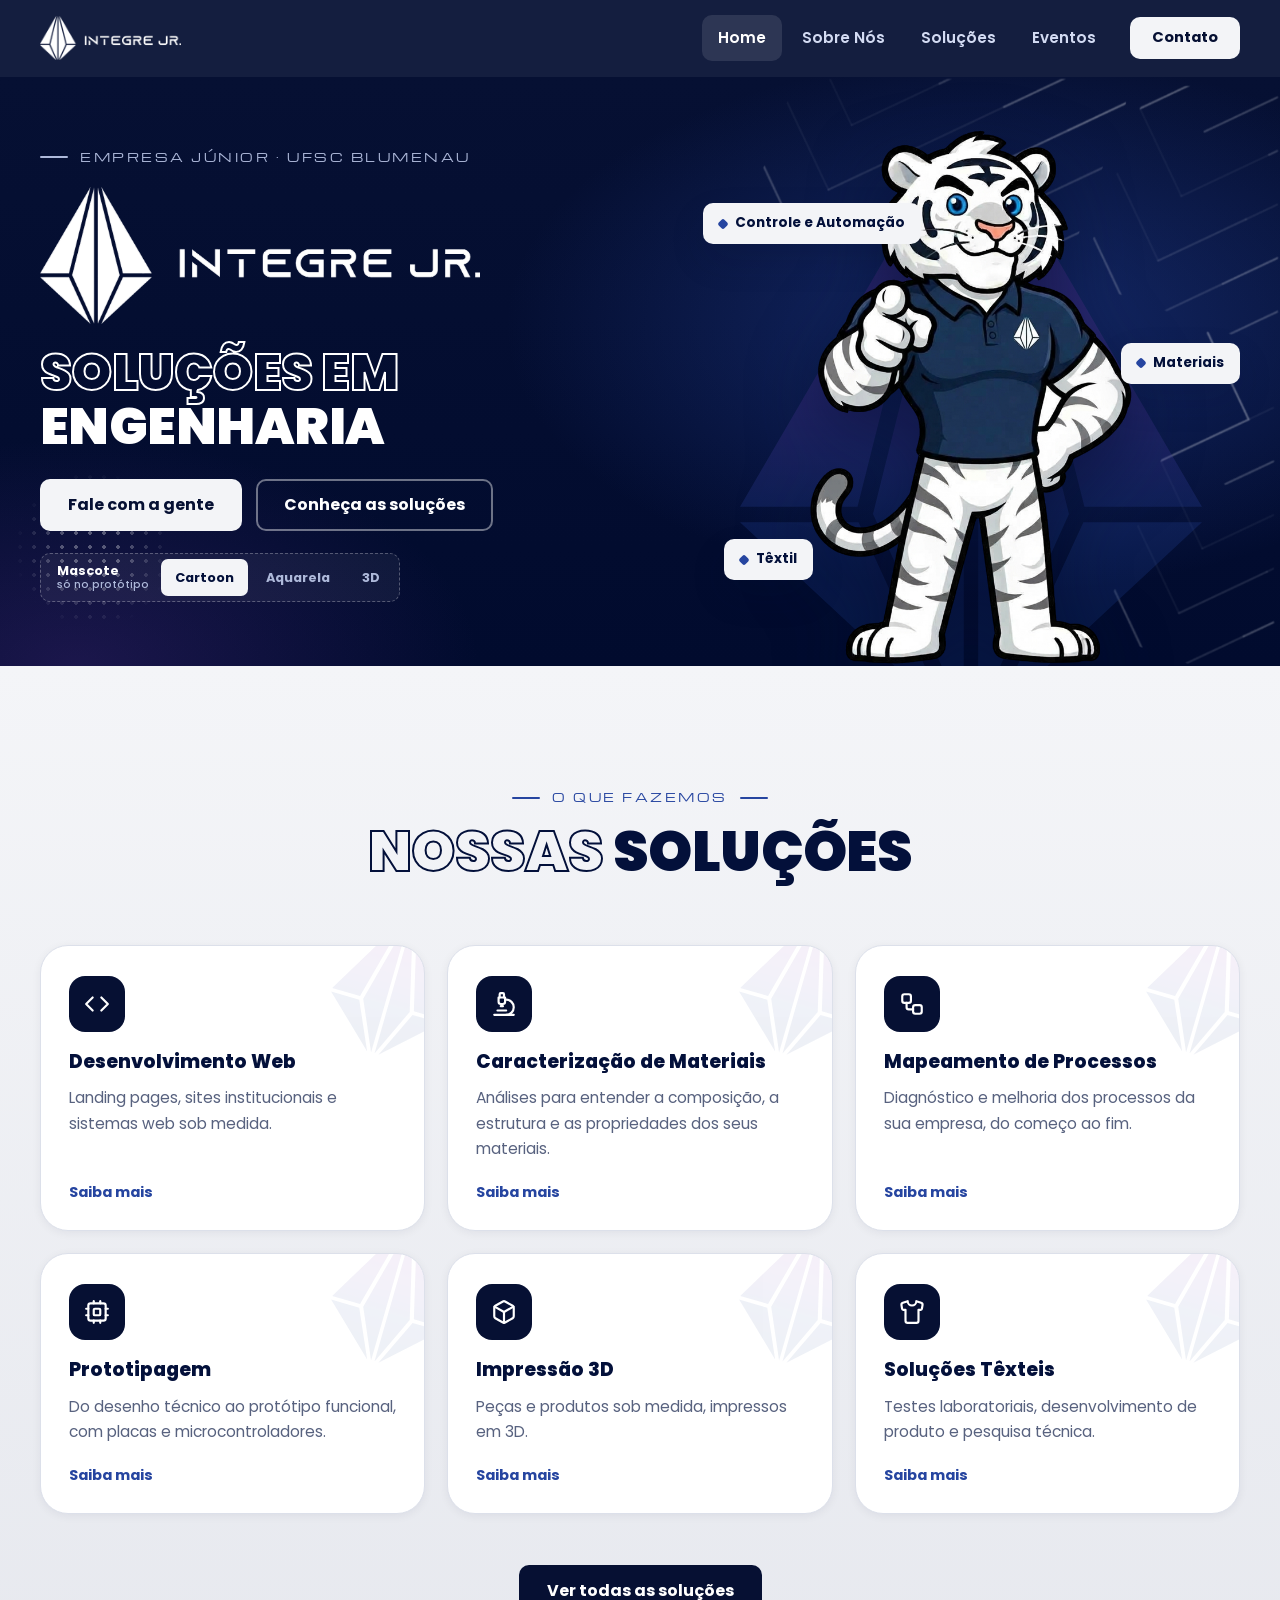
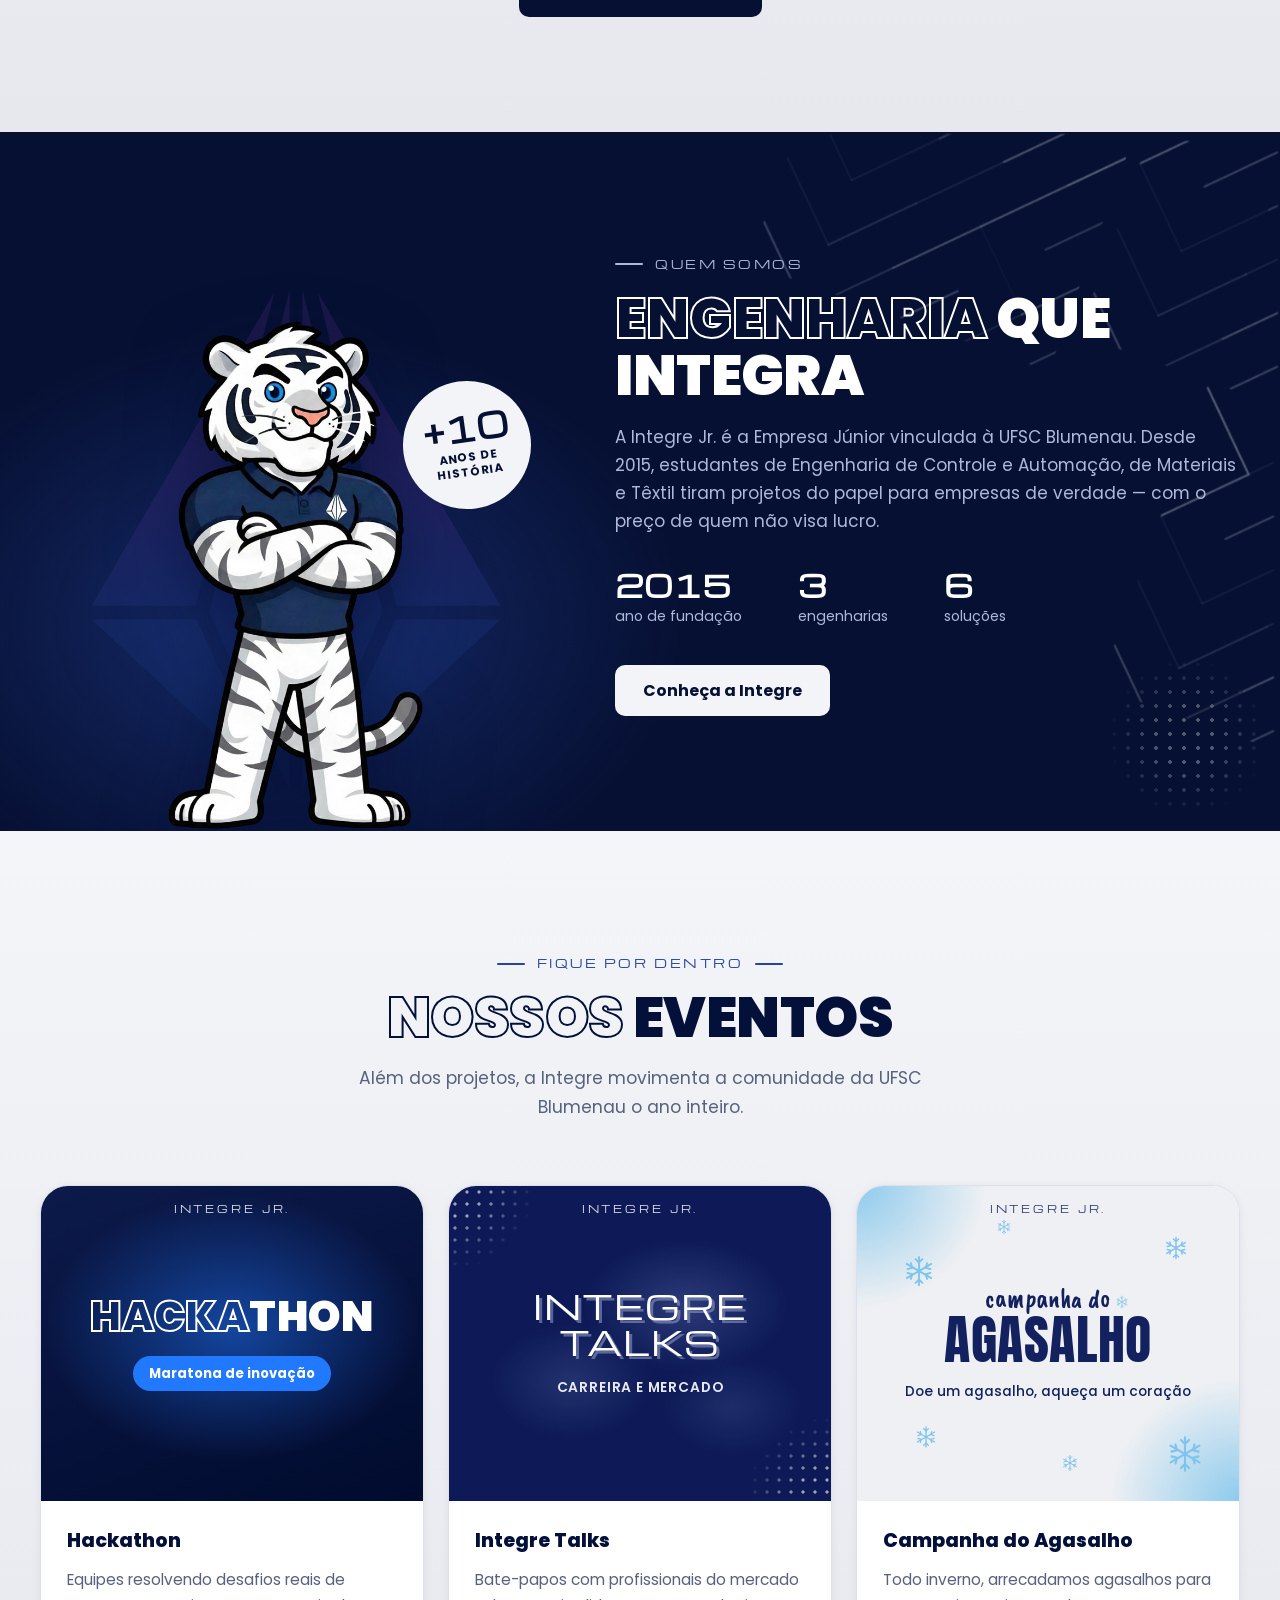
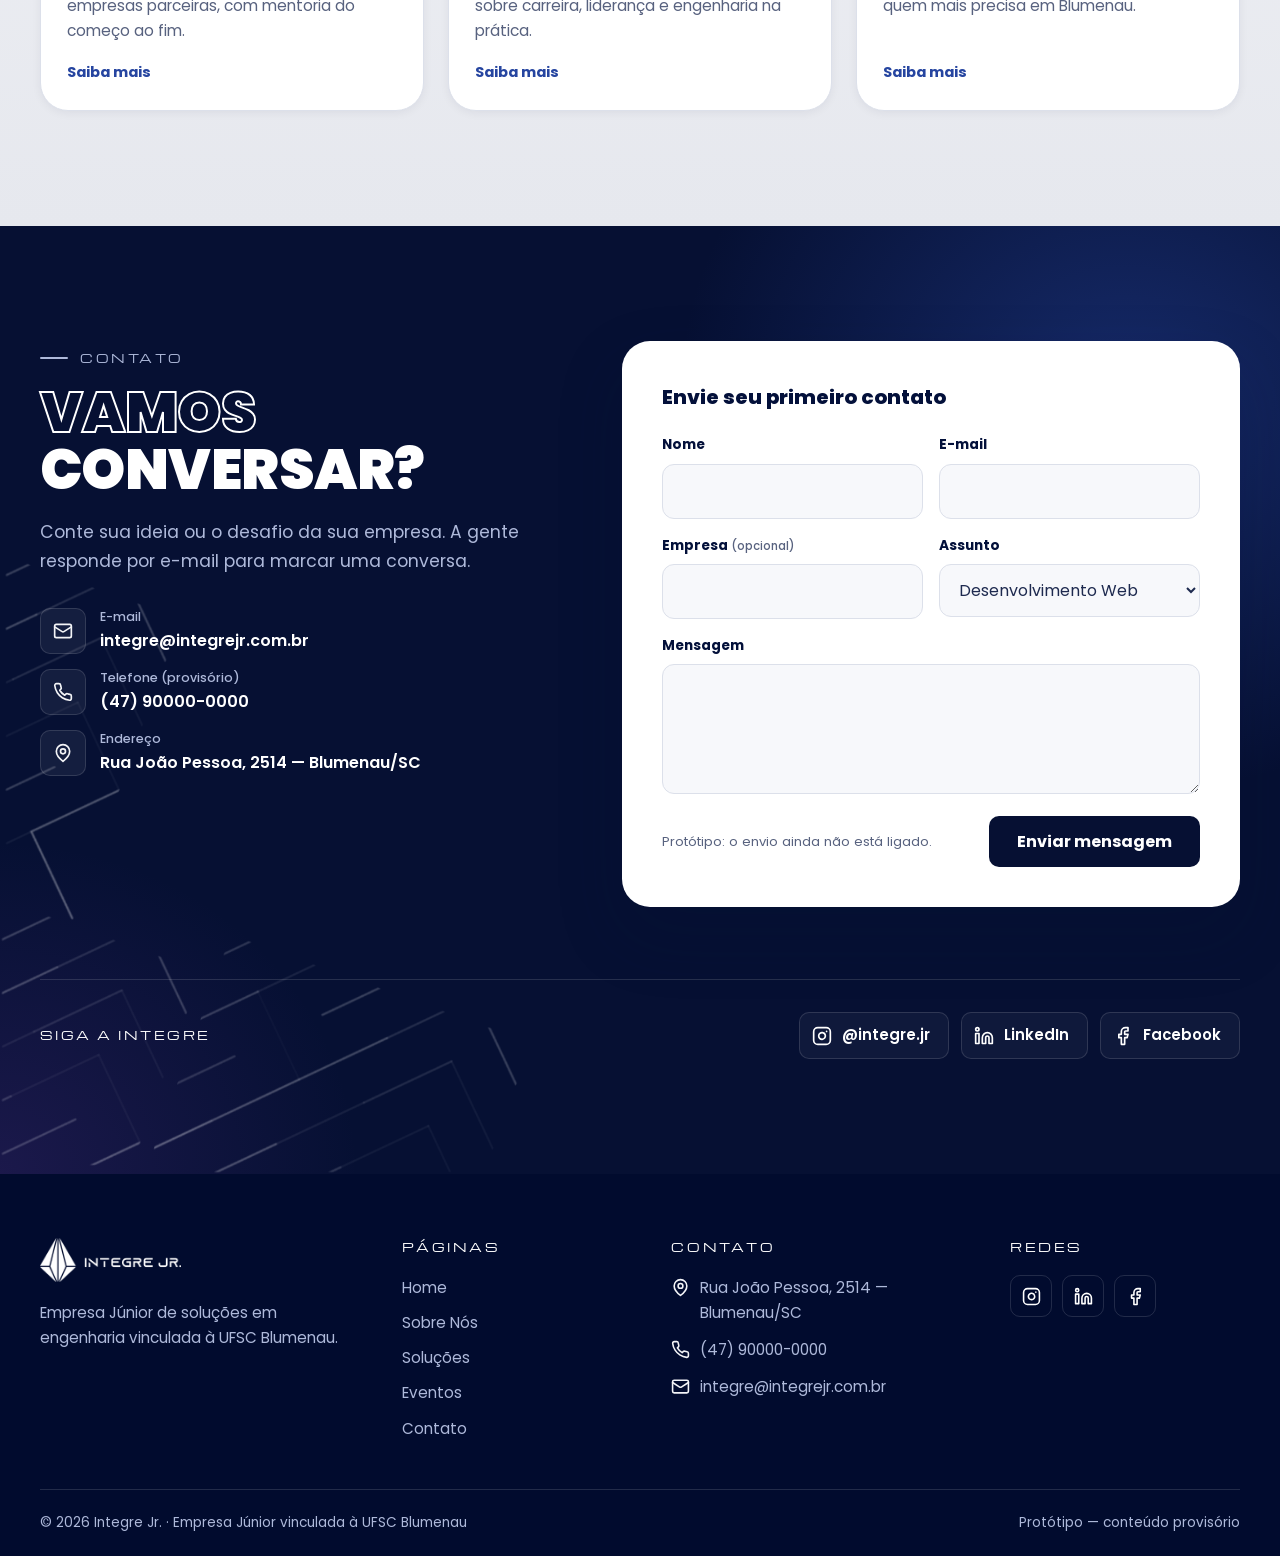
==== index.html @ 63806b7e "Protótipo do site institucional da Integre Jr Co-Authored-By: Claude Sonnet 5.5 <noreply@anthropic.c" ====
<!DOCTYPE html>
<html lang="pt-BR">
<head>
  <meta charset="UTF-8">
  <script>document.documentElement.classList.add('js');</script>
  <meta name="viewport" content="width=device-width, initial-scale=1.0">
  <title>Integre Jr. — Soluções em engenharia | Empresa Júnior da UFSC Blumenau</title>
  <meta name="description" content="Empresa Júnior de soluções em engenharia vinculada à UFSC Blumenau: desenvolvimento web, caracterização de materiais, mapeamento de processos, prototipagem, impressão 3D e soluções têxteis.">
  <meta name="theme-color" content="#061033">
  <link rel="icon" type="image/svg+xml" href="imagens/favicon.svg">
  <link rel="alternate icon" type="image/png" href="imagens/favicon-48.png">
  <link rel="apple-touch-icon" href="imagens/apple-touch-icon.png">
  <link rel="preconnect" href="https://fonts.googleapis.com">
  <link rel="preconnect" href="https://fonts.gstatic.com" crossorigin>
  <link rel="stylesheet" href="https://fonts.googleapis.com/css2?family=Anton&family=Caveat+Brush&family=Michroma&family=Poppins:ital,wght@0,400;0,500;0,600;0,700;0,800;0,900;1,700&display=swap">
  <link rel="stylesheet" href="css/styles.css">
</head>
<body>

<!-- ================= SPRITE DE ÍCONES (igual nas 4 páginas) ================= -->
<svg width="0" height="0" style="position:absolute" aria-hidden="true">
  <defs>
    <symbol id="i-arrow-right" viewBox="0 0 24 24"><path d="M5 12h14"/><path d="m12 5 7 7-7 7"/></symbol>
    <symbol id="i-menu" viewBox="0 0 24 24"><path d="M4 12h16"/><path d="M4 6h16"/><path d="M4 18h16"/></symbol>
    <symbol id="i-close" viewBox="0 0 24 24"><path d="M18 6 6 18"/><path d="m6 6 12 12"/></symbol>
    <symbol id="i-check" viewBox="0 0 24 24"><path d="M20 6 9 17l-5-5"/></symbol>
    <symbol id="i-code" viewBox="0 0 24 24"><path d="m16 18 6-6-6-6"/><path d="m8 6-6 6 6 6"/></symbol>
    <symbol id="i-microscope" viewBox="0 0 24 24"><path d="M6 18h8"/><path d="M3 22h18"/><path d="M14 22a7 7 0 1 0 0-14h-1"/><path d="M9 14h2"/><path d="M9 12a2 2 0 0 1-2-2V6h6v4a2 2 0 0 1-2 2Z"/><path d="M12 6V3a1 1 0 0 0-1-1H9a1 1 0 0 0-1 1v3"/></symbol>
    <symbol id="i-workflow" viewBox="0 0 24 24"><rect width="8" height="8" x="3" y="3" rx="2"/><path d="M7 11v4a2 2 0 0 0 2 2h4"/><rect width="8" height="8" x="13" y="13" rx="2"/></symbol>
    <symbol id="i-cpu" viewBox="0 0 24 24"><rect width="16" height="16" x="4" y="4" rx="2"/><rect width="6" height="6" x="9" y="9" rx="1"/><path d="M15 2v2"/><path d="M15 20v2"/><path d="M2 15h2"/><path d="M2 9h2"/><path d="M20 15h2"/><path d="M20 9h2"/><path d="M9 2v2"/><path d="M9 20v2"/></symbol>
    <symbol id="i-box" viewBox="0 0 24 24"><path d="M21 8a2 2 0 0 0-1-1.73l-7-4a2 2 0 0 0-2 0l-7 4A2 2 0 0 0 3 8v8a2 2 0 0 0 1 1.73l7 4a2 2 0 0 0 2 0l7-4A2 2 0 0 0 21 16Z"/><path d="m3.3 7 8.7 5 8.7-5"/><path d="M12 22V12"/></symbol>
    <symbol id="i-shirt" viewBox="0 0 24 24"><path d="M20.38 3.46 16 2a4 4 0 0 1-8 0L3.62 3.46a2 2 0 0 0-1.34 2.23l.58 3.47a1 1 0 0 0 .99.84H6v10c0 1.1.9 2 2 2h8a2 2 0 0 0 2-2V10h2.15a1 1 0 0 0 .99-.84l.58-3.47a2 2 0 0 0-1.34-2.23z"/></symbol>
    <symbol id="i-mail" viewBox="0 0 24 24"><rect width="20" height="16" x="2" y="4" rx="2"/><path d="m22 7-8.97 5.7a1.94 1.94 0 0 1-2.06 0L2 7"/></symbol>
    <symbol id="i-phone" viewBox="0 0 24 24"><path d="M22 16.92v3a2 2 0 0 1-2.18 2 19.79 19.79 0 0 1-8.63-3.07 19.5 19.5 0 0 1-6-6 19.79 19.79 0 0 1-3.07-8.67A2 2 0 0 1 4.11 2h3a2 2 0 0 1 2 1.72 12.84 12.84 0 0 0 .7 2.81 2 2 0 0 1-.45 2.11L8.09 9.91a16 16 0 0 0 6 6l1.27-1.27a2 2 0 0 1 2.11-.45 12.84 12.84 0 0 0 2.81.7A2 2 0 0 1 22 16.92Z"/></symbol>
    <symbol id="i-pin" viewBox="0 0 24 24"><path d="M20 10c0 6-8 12-8 12s-8-6-8-12a8 8 0 0 1 16 0Z"/><circle cx="12" cy="10" r="3"/></symbol>
    <symbol id="i-instagram" viewBox="0 0 24 24"><rect width="20" height="20" x="2" y="2" rx="5"/><path d="M16 11.37A4 4 0 1 1 12.63 8 4 4 0 0 1 16 11.37z"/><path d="M17.5 6.5h.01"/></symbol>
    <symbol id="i-linkedin" viewBox="0 0 24 24"><path d="M16 8a6 6 0 0 1 6 6v7h-4v-7a2 2 0 0 0-2-2 2 2 0 0 0-2 2v7h-4v-7a6 6 0 0 1 6-6z"/><rect width="4" height="12" x="2" y="9"/><circle cx="4" cy="4" r="2"/></symbol>
    <symbol id="i-facebook" viewBox="0 0 24 24"><path d="M18 2h-3a5 5 0 0 0-5 5v3H7v4h3v8h4v-8h3l1-4h-4V7a1 1 0 0 1 1-1h3z"/></symbol>
    <symbol id="i-image" viewBox="0 0 24 24"><rect width="18" height="18" x="3" y="3" rx="2"/><circle cx="9" cy="9" r="2"/><path d="m21 15-3.09-3.09a2 2 0 0 0-2.82 0L6 21"/></symbol>
    <symbol id="i-send" viewBox="0 0 24 24"><path d="m22 2-7 20-4-9-9-4Z"/><path d="M22 2 11 13"/></symbol>
    <symbol id="i-users" viewBox="0 0 24 24"><path d="M16 21v-2a4 4 0 0 0-4-4H6a4 4 0 0 0-4 4v2"/><circle cx="9" cy="7" r="4"/><path d="M22 21v-2a4 4 0 0 0-3-3.87"/><path d="M16 3.13a4 4 0 0 1 0 7.75"/></symbol>
    <symbol id="i-graduation" viewBox="0 0 24 24"><path d="M22 10v6"/><path d="M2 10l10-5 10 5-10 5z"/><path d="M6 12v5c3 3 9 3 12 0v-5"/></symbol>
    <symbol id="i-refresh" viewBox="0 0 24 24"><path d="M3 12a9 9 0 0 1 9-9 9.75 9.75 0 0 1 6.74 2.74L21 8"/><path d="M21 3v5h-5"/><path d="M21 12a9 9 0 0 1-9 9 9.75 9.75 0 0 1-6.74-2.74L3 16"/><path d="M8 16H3v5"/></symbol>
    <symbol id="i-target" viewBox="0 0 24 24"><circle cx="12" cy="12" r="10"/><circle cx="12" cy="12" r="6"/><circle cx="12" cy="12" r="2"/></symbol>
    <symbol id="i-eye" viewBox="0 0 24 24"><path d="M2 12s3-7 10-7 10 7 10 7-3 7-10 7-10-7-10-7Z"/><circle cx="12" cy="12" r="3"/></symbol>
    <symbol id="i-heart" viewBox="0 0 24 24"><path d="M20.84 4.61a5.5 5.5 0 0 0-7.78 0L12 5.67l-1.06-1.06a5.5 5.5 0 1 0-7.78 7.78L12 21.23l8.84-8.84a5.5 5.5 0 0 0 0-7.78z"/></symbol>
  </defs>
</svg>

<!-- ================= HEADER ================= -->
<header class="header">
  <div class="container header__inner">
    <a class="brand" href="index.html" aria-label="Integre Jr. — página inicial">
      <img src="imagens/logo-horizontal-branca.png" alt="Integre Jr." width="1280" height="399">
    </a>
    <div class="header__direita">
      <nav class="nav" aria-label="Principal">
        <a href="index.html" class="is-active" aria-current="page">Home</a>
        <a href="sobre.html">Sobre Nós</a>
        <a href="solucoes.html">Soluções</a>
        <a href="eventos.html">Eventos</a>
      </nav>
      <a class="btn btn--primario btn--sm header__cta" href="index.html#contato">Contato</a>
      <button class="menu-btn" id="openMenu" type="button" aria-label="Abrir menu" aria-controls="mobileNav" aria-expanded="false">
        <svg class="icon" aria-hidden="true"><use href="#i-menu"/></svg>
      </button>
    </div>
  </div>
</header>

<!-- ================= MENU MOBILE ================= -->
<div class="mobile-nav" id="mobileNav" aria-hidden="true">
  <div class="mobile-nav__scrim"></div>
  <div class="mobile-nav__painel" role="dialog" aria-modal="true" aria-label="Menu">
    <div class="mobile-nav__topo">
      <img src="imagens/logo-horizontal-branca.png" alt="Integre Jr." width="1280" height="399">
      <button class="menu-btn" id="closeMenu" type="button" aria-label="Fechar menu">
        <svg class="icon" aria-hidden="true"><use href="#i-close"/></svg>
      </button>
    </div>
    <nav class="mobile-nav__links" aria-label="Principal (celular)">
      <a href="index.html" class="is-active" aria-current="page">Home</a>
      <a href="sobre.html">Sobre Nós</a>
      <a href="solucoes.html">Soluções</a>
      <a href="eventos.html">Eventos</a>
    </nav>
    <a class="btn btn--primario" href="index.html#contato">Contato</a>
  </div>
</div>

<main>

  <!-- ================= APRESENTAÇÃO ================= -->
  <section class="secao hero secao--escura" id="inicio">
    <span class="deco-linhas deco-linhas--tr" aria-hidden="true"></span>
    <span class="deco-pontos" style="left:1%; bottom:6%" aria-hidden="true"></span>
    <div class="container hero__grid">
      <div class="hero__texto">
        <span class="selo">Empresa Júnior · UFSC Blumenau</span>
        <h1 class="hero__marca">
          <img src="imagens/logo-horizontal-branca.png" alt="Integre Jr." width="1280" height="399">
        </h1>
        <p class="hero__frase">
          <span class="contorno">Soluções em</span>
          <span>Engenharia</span>
        </p>
        <div class="hero__acoes">
          <a class="btn btn--primario" href="#contato">Fale com a gente</a>
          <a class="btn btn--contorno" href="solucoes.html">Conheça as soluções</a>
        </div>
        <!-- Só no protótipo: compara os estilos de mascote (troca também o da seção Quem somos) -->
        <div class="troca-mascote" role="group" aria-label="Estilo do mascote (só no protótipo)">
          <span class="troca-mascote__rotulo">Mascote<small>só no protótipo</small></span>
          <button type="button" data-estilo="cartoon" aria-pressed="true">Cartoon</button>
          <button type="button" data-estilo="aquarela" aria-pressed="false">Aquarela</button>
          <button type="button" data-estilo="3d" aria-pressed="false">3D</button>
        </div>
      </div>
      <div class="hero__visual">
        <img class="hero__simbolo" src="imagens/simbolo.svg" alt="" aria-hidden="true">
        <img class="hero__mascote mascote" data-pose="apontando" src="imagens/mascote-apontando.png" width="569" height="939"
             alt="Mascote da Integre Jr.: um tigre-branco com a camisa polo azul-marinho da empresa">
        <span class="hero__chip hero__chip--1">Controle e Automação</span>
        <span class="hero__chip hero__chip--2">Materiais</span>
        <span class="hero__chip hero__chip--3">Têxtil</span>
      </div>
    </div>
  </section>

  <!-- ================= SOLUÇÕES (resumo) ================= -->
  <section class="secao secao--clara" id="solucoes">
    <div class="container">
      <header class="secao__cabeca reveal">
        <span class="selo">O que fazemos</span>
        <h2 class="titulo"><span class="contorno">Nossas</span> soluções</h2>
      </header>

      <div class="solucoes__grid">
        <a class="card-solucao reveal" href="solucoes.html#web">
          <span class="card-solucao__icone"><svg class="icon" aria-hidden="true"><use href="#i-code"/></svg></span>
          <h3>Desenvolvimento Web</h3>
          <p>Landing pages, sites institucionais e sistemas web sob medida.</p>
          <span class="mais">Saiba mais</span>
        </a>
        <a class="card-solucao reveal" data-delay="1" href="solucoes.html#materiais">
          <span class="card-solucao__icone"><svg class="icon" aria-hidden="true"><use href="#i-microscope"/></svg></span>
          <h3>Caracterização de Materiais</h3>
          <p>Análises para entender a composição, a estrutura e as propriedades dos seus materiais.</p>
          <span class="mais">Saiba mais</span>
        </a>
        <a class="card-solucao reveal" data-delay="2" href="solucoes.html#processos">
          <span class="card-solucao__icone"><svg class="icon" aria-hidden="true"><use href="#i-workflow"/></svg></span>
          <h3>Mapeamento de Processos</h3>
          <p>Diagnóstico e melhoria dos processos da sua empresa, do começo ao fim.</p>
          <span class="mais">Saiba mais</span>
        </a>
        <a class="card-solucao reveal" href="solucoes.html#prototipagem">
          <span class="card-solucao__icone"><svg class="icon" aria-hidden="true"><use href="#i-cpu"/></svg></span>
          <h3>Prototipagem</h3>
          <p>Do desenho técnico ao protótipo funcional, com placas e microcontroladores.</p>
          <span class="mais">Saiba mais</span>
        </a>
        <a class="card-solucao reveal" data-delay="1" href="solucoes.html#impressao-3d">
          <span class="card-solucao__icone"><svg class="icon" aria-hidden="true"><use href="#i-box"/></svg></span>
          <h3>Impressão 3D</h3>
          <p>Peças e produtos sob medida, impressos em 3D.</p>
          <span class="mais">Saiba mais</span>
        </a>
        <a class="card-solucao reveal" data-delay="2" href="solucoes.html#texteis">
          <span class="card-solucao__icone"><svg class="icon" aria-hidden="true"><use href="#i-shirt"/></svg></span>
          <h3>Soluções Têxteis</h3>
          <p>Testes laboratoriais, desenvolvimento de produto e pesquisa técnica.</p>
          <span class="mais">Saiba mais</span>
        </a>
      </div>

      <div class="secao__rodape">
        <a class="btn btn--primario" href="solucoes.html">Ver todas as soluções</a>
      </div>
    </div>
  </section>

  <!-- ================= QUEM SOMOS (resumo) ================= -->
  <section class="secao secao--escura quem" id="quem-somos">
    <span class="deco-linhas deco-linhas--tr" aria-hidden="true"></span>
    <span class="deco-pontos" style="right:1%; bottom:2%" aria-hidden="true"></span>
    <div class="container quem__grid">
      <div class="quem__visual">
        <img class="quem__simbolo" src="imagens/simbolo.svg" alt="" aria-hidden="true">
        <img class="mascote" data-pose="cruzados" src="imagens/mascote-bracos-cruzados.png" width="475" height="939"
             alt="Mascote da Integre Jr.: um tigre-branco com a camisa polo azul-marinho da empresa">
        <span class="quem__anos" aria-hidden="true"><strong>+10</strong><span>anos de<br>história</span></span>
      </div>
      <div class="quem__texto reveal">
        <span class="selo">Quem somos</span>
        <h2 class="titulo"><span class="contorno">Engenharia</span> que integra</h2>
        <p>A Integre Jr. é a Empresa Júnior vinculada à UFSC Blumenau. Desde 2015, estudantes de Engenharia de Controle e Automação, de Materiais e Têxtil tiram projetos do papel para empresas de verdade — com o preço de quem não visa lucro.</p>
        <ul class="numeros">
          <li><strong>2015</strong><span>ano de fundação</span></li>
          <li><strong>3</strong><span>engenharias</span></li>
          <li><strong>6</strong><span>soluções</span></li>
        </ul>
        <a class="btn btn--primario" href="sobre.html">Conheça a Integre</a>
      </div>
    </div>
  </section>

  <!-- ================= EVENTOS (chamada) ================= -->
  <section class="secao secao--clara" id="eventos">
    <div class="container">
      <header class="secao__cabeca reveal">
        <span class="selo">Fique por dentro</span>
        <h2 class="titulo"><span class="contorno">Nossos</span> eventos</h2>
        <p class="lead">Além dos projetos, a Integre movimenta a comunidade da UFSC Blumenau o ano inteiro.</p>
      </header>

      <div class="eventos__grid">
        <a class="evento reveal" href="eventos.html#hackathon">
          <div class="capa capa-hackathon">
            <span class="capa__selo">INTEGRE JR.</span>
            <p class="capa__titulo"><span class="contorno">Hacka</span>thon</p>
            <span class="capa__pilula">Maratona de inovação</span>
          </div>
          <div class="evento__corpo">
            <h3>Hackathon</h3>
            <p>Equipes resolvendo desafios reais de empresas parceiras, com mentoria do começo ao fim.</p>
            <span class="mais">Saiba mais</span>
          </div>
        </a>
        <a class="evento reveal" data-delay="1" href="eventos.html#talks">
          <div class="capa capa-talks">
            <span class="capa__selo">INTEGRE JR.</span>
            <p class="capa__titulo capa__titulo--display">Integre<br>Talks</p>
            <span class="capa__pilula">Carreira e mercado</span>
          </div>
          <div class="evento__corpo">
            <h3>Integre Talks</h3>
            <p>Bate-papos com profissionais do mercado sobre carreira, liderança e engenharia na prática.</p>
            <span class="mais">Saiba mais</span>
          </div>
        </a>
        <a class="evento reveal" data-delay="2" href="eventos.html#agasalho">
          <div class="capa capa-agasalho">
            <span class="capa__selo">INTEGRE JR.</span>
            <p class="capa__titulo"><small>Campanha do</small>Agasalho</p>
            <span class="capa__pilula">Doe um agasalho, aqueça um coração</span>
          </div>
          <div class="evento__corpo">
            <h3>Campanha do Agasalho</h3>
            <p>Todo inverno, arrecadamos agasalhos para quem mais precisa em Blumenau.</p>
            <span class="mais">Saiba mais</span>
          </div>
        </a>
      </div>
    </div>
  </section>

  <!-- ================= CONTATO + REDES ================= -->
  <section class="secao secao--escura contato" id="contato">
    <span class="deco-linhas deco-linhas--bl" aria-hidden="true"></span>
    <div class="container">
      <div class="contato__grid">
        <div class="contato__texto reveal">
          <span class="selo">Contato</span>
          <h2 class="titulo"><span class="contorno">Vamos</span> conversar?</h2>
          <p class="lead">Conte sua ideia ou o desafio da sua empresa. A gente responde por e-mail para marcar uma conversa.</p>
          <ul class="contato__lista">
            <li>
              <span class="icone-caixa"><svg class="icon" aria-hidden="true"><use href="#i-mail"/></svg></span>
              <span><small>E-mail</small><a href="mailto:integre@integrejr.com.br">integre@integrejr.com.br</a></span>
            </li>
            <li>
              <span class="icone-caixa"><svg class="icon" aria-hidden="true"><use href="#i-phone"/></svg></span>
              <span><small>Telefone (provisório)</small>(47) 90000-0000</span>
            </li>
            <li>
              <span class="icone-caixa"><svg class="icon" aria-hidden="true"><use href="#i-pin"/></svg></span>
              <span><small>Endereço</small>Rua João Pessoa, 2514 — Blumenau/SC</span>
            </li>
          </ul>
        </div>

        <div class="reveal" data-delay="1">
          <form class="form" data-mock novalidate>
            <p class="form__titulo">Envie seu primeiro contato</p>
            <div class="form__grid">
              <div class="campo">
                <label for="nome">Nome</label>
                <input id="nome" name="nome" type="text" autocomplete="name" required>
              </div>
              <div class="campo">
                <label for="email">E-mail</label>
                <input id="email" name="email" type="email" autocomplete="email" required>
              </div>
              <div class="campo">
                <label for="empresa">Empresa <small>(opcional)</small></label>
                <input id="empresa" name="empresa" type="text" autocomplete="organization">
              </div>
              <div class="campo">
                <label for="assunto">Assunto</label>
                <select id="assunto" name="assunto">
                  <option>Desenvolvimento Web</option>
                  <option>Caracterização de Materiais</option>
                  <option>Mapeamento de Processos</option>
                  <option>Prototipagem</option>
                  <option>Impressão 3D</option>
                  <option>Soluções Têxteis</option>
                  <option>Eventos e parcerias</option>
                  <option>Outro assunto</option>
                </select>
              </div>
              <div class="campo campo--cheio">
                <label for="mensagem">Mensagem</label>
                <textarea id="mensagem" name="mensagem" required></textarea>
              </div>
            </div>
            <div class="form__acoes">
              <span class="form__nota">Protótipo: o envio ainda não está ligado.</span>
              <button class="btn btn--primario" type="submit">Enviar mensagem</button>
            </div>
          </form>
          <div class="form form-sucesso" tabindex="-1" hidden>
            <span class="icone-caixa"><svg class="icon" aria-hidden="true"><use href="#i-check"/></svg></span>
            <h3>Mensagem pronta!</h3>
            <p>No site final, ela chega no e-mail da Integre. Neste protótipo nada foi enviado.</p>
          </div>
        </div>
      </div>

      <div class="redes">
        <p class="redes__titulo">Siga a Integre</p>
        <div class="redes__lista">
          <a class="rede" href="https://www.instagram.com/integre.jr/" target="_blank" rel="noopener"><svg class="icon" aria-hidden="true"><use href="#i-instagram"/></svg>@integre.jr</a>
          <a class="rede" href="https://www.linkedin.com/company/integre-consultoria/" target="_blank" rel="noopener"><svg class="icon" aria-hidden="true"><use href="#i-linkedin"/></svg>LinkedIn</a>
          <a class="rede" href="https://www.facebook.com/IntegreJr/" target="_blank" rel="noopener"><svg class="icon" aria-hidden="true"><use href="#i-facebook"/></svg>Facebook</a>
        </div>
      </div>
    </div>
  </section>

</main>

<!-- ================= RODAPÉ ================= -->
<footer class="rodape">
  <div class="container rodape__grid">
    <div class="rodape__marca">
      <img src="imagens/logo-horizontal-branca.png" alt="Integre Jr." width="1280" height="399" loading="lazy">
      <p>Empresa Júnior de soluções em engenharia vinculada à UFSC Blumenau.</p>
    </div>
    <div>
      <h4>Páginas</h4>
      <nav class="rodape__links" aria-label="Rodapé">
        <a href="index.html">Home</a>
        <a href="sobre.html">Sobre Nós</a>
        <a href="solucoes.html">Soluções</a>
        <a href="eventos.html">Eventos</a>
        <a href="index.html#contato">Contato</a>
      </nav>
    </div>
    <div>
      <h4>Contato</h4>
      <ul class="rodape__contato">
        <li><svg class="icon" aria-hidden="true"><use href="#i-pin"/></svg>Rua João Pessoa, 2514 — Blumenau/SC</li>
        <li><svg class="icon" aria-hidden="true"><use href="#i-phone"/></svg>(47) 90000-0000</li>
        <li><svg class="icon" aria-hidden="true"><use href="#i-mail"/></svg><a href="mailto:integre@integrejr.com.br">integre@integrejr.com.br</a></li>
      </ul>
    </div>
    <div>
      <h4>Redes</h4>
      <div class="rodape__redes">
        <a href="https://www.instagram.com/integre.jr/" target="_blank" rel="noopener" aria-label="Instagram"><svg class="icon" aria-hidden="true"><use href="#i-instagram"/></svg></a>
        <a href="https://www.linkedin.com/company/integre-consultoria/" target="_blank" rel="noopener" aria-label="LinkedIn"><svg class="icon" aria-hidden="true"><use href="#i-linkedin"/></svg></a>
        <a href="https://www.facebook.com/IntegreJr/" target="_blank" rel="noopener" aria-label="Facebook"><svg class="icon" aria-hidden="true"><use href="#i-facebook"/></svg></a>
      </div>
    </div>
  </div>
  <div class="container rodape__base">
    <span>© <span class="js-year">2026</span> Integre Jr. · Empresa Júnior vinculada à UFSC Blumenau</span>
    <span>Protótipo — conteúdo provisório</span>
  </div>
</footer>


<script src="js/main.js"></script>
</body>
</html>
---- css/styles.css ----
/* ============================================================
   INTEGRE JR. — Empresa Júnior de soluções em engenharia (UFSC Blumenau)
   Protótipo · identidade da Integre: azul-marinho, azul escuro, off-white e branco,
   com o padrão de linhas da marca.
   O azul elétrico e as pílulas arredondadas são do HACKATHON: só aparecem nas peças dele.
   ============================================================ */

/* ============================================================
   1. DESIGN TOKENS
   ============================================================ */
:root {
  /* Marca */
  --navy-950:  #010B2E;   /* fundo mais profundo (rodapé) */
  --navy-900:  #061033;   /* azul-marinho principal */
  --navy-800:  #0C1A4B;   /* cartões sobre o marinho */
  --navy-700:  #152766;
  --ink:       #03103A;   /* títulos sobre fundo claro */
  --azul:      #2645A0;   /* azul da marca, mais escuro (base do símbolo) — destaques */
  --azul-luz:  rgba(38, 69, 160, .5);   /* brilho de fundo nas seções escuras */
  --offwhite:  #F3F4F7;
  --purple:    #6637A1;   /* roxo do símbolo — só detalhe */

  /* Eventos: cada um tem a própria identidade (prints em "Logos e imagens para se basear/IDV eventos") */
  --hack-azul: #2179FF;          /* Hackathon */
  --agasalho-navy: #13215F;      /* Campanha do Agasalho */
  --agasalho-azul: rgba(110, 190, 235, .75);
  --talks-navy: #0D1A57;         /* Integre Talks */
  --font-agasalho: 'Anton', 'Poppins', sans-serif;
  --font-agasalho-script: 'Caveat Brush', cursive;

  /* Neutros */
  --bg:        #F4F5F8;
  --bg-2:      #E6E8EE;
  --surface:   #FFFFFF;
  --text:      #1E2A4F;
  --muted:     #58627F;
  --muted-dark:#AEB9DA;   /* texto secundário sobre o marinho */
  --line:      #DCE0EA;
  --line-dark: rgba(255, 255, 255, .13);
  --danger:    #E5484D;

  /* Tipografia */
  --font-display: 'Michroma', 'Poppins', system-ui, sans-serif;
  --font-body:    'Poppins', system-ui, -apple-system, 'Segoe UI', sans-serif;

  /* Geometria */
  --r-btn:  10px;   /* botões e etiquetas da Integre (pílula é do Hackathon) */
  --r-sm:   12px;
  --r:      20px;
  --r-lg:   28px;
  --r-pill: 999px;  /* só Hackathon */
  --container: 1200px;
  --gutter:    24px;
  --header-h:  76px;

  /* Sombras */
  --shadow-sm: 0 2px 10px rgba(6, 16, 51, .06);
  --shadow-md: 0 16px 36px rgba(6, 16, 51, .12);
  --shadow-lg: 0 28px 64px rgba(6, 16, 51, .22);

  --ease: cubic-bezier(.2, .7, .2, 1);
}

/* ============================================================
   2. RESET / BASE
   ============================================================ */
*, *::before, *::after { box-sizing: border-box; }
html {
  scroll-behavior: smooth;
  scroll-padding-top: calc(var(--header-h) + 12px);
  -webkit-text-size-adjust: 100%;
}
body {
  margin: 0;
  font-family: var(--font-body);
  font-size: 1rem;
  line-height: 1.65;
  color: var(--text);
  background: var(--bg);
  -webkit-font-smoothing: antialiased;
  overflow-x: clip;
}
img { max-width: 100%; height: auto; display: block; }
a { color: inherit; text-decoration: none; }
h1, h2, h3, h4, p, ul, figure { margin: 0; }
ul { padding: 0; list-style: none; }
button, input, select, textarea { font: inherit; color: inherit; }
input, select, textarea { min-width: 0; }
/* Ícones do sprite: fill/stroke do <symbol> não são herdados pelo <use>, por isso ficam aqui. */
svg.icon {
  width: 1.25em; height: 1.25em; flex-shrink: 0;
  fill: none; stroke: currentColor; stroke-width: 2; stroke-linecap: round; stroke-linejoin: round;
}
:focus-visible { outline: 3px solid var(--azul); outline-offset: 3px; border-radius: 6px; }
.secao--escura :focus-visible, .header :focus-visible, .mobile-nav :focus-visible, .rodape :focus-visible { outline-color: #fff; }
.form :focus-visible { outline-color: var(--azul); }
.sr-only, .js .vitrine__nome {
  position: absolute; width: 1px; height: 1px; padding: 0; margin: -1px;
  overflow: hidden; clip: rect(0 0 0 0); white-space: nowrap; border: 0;
}

/* ============================================================
   3. LAYOUT / SEÇÕES
   ============================================================ */
.container { width: min(100% - 2 * var(--gutter), var(--container)); margin-inline: auto; }

.secao { position: relative; padding: clamp(72px, 9vw, 120px) 0; overflow: hidden; }
.secao > .container { position: relative; z-index: 1; }
/* --tinta = cor dos títulos e do contorno em cada tipo de fundo */
.secao--escura { --tinta: #fff; background: var(--navy-900); color: #D6DDF2; }
.secao--clara  { --tinta: var(--ink); background: linear-gradient(180deg, var(--bg), var(--bg-2)); color: var(--text); }
.secao--branca { --tinta: var(--ink); background: var(--surface); color: var(--text); }

.secao__cabeca { text-align: center; max-width: 760px; margin: 0 auto clamp(40px, 5vw, 64px); }
.secao__cabeca .lead { margin: 18px auto 0; }
.secao__rodape { text-align: center; margin-top: clamp(36px, 4vw, 52px); }

/* Padrão de linhas da Integre (imagens/linhas-*.png, gerado do arquivo enviado pela Integre).
   Na orientação original os cortes ficam à direita e embaixo; os modificadores espelham. */
.deco-linhas {
  position: absolute; z-index: 0; pointer-events: none;
  width: min(520px, 62vw); aspect-ratio: 637 / 751;
  background: url(../imagens/linhas-claras.png) no-repeat center / contain;
  opacity: .38;
}
.secao--clara .deco-linhas,
.secao--branca .deco-linhas { background-image: url(../imagens/linhas-escuras.png); opacity: .7; }
.deco-linhas--br { right: 0; bottom: 0; }
.deco-linhas--tr { right: 0; top: 0; transform: scaleY(-1); }
.deco-linhas--bl { left: 0; bottom: 0; transform: scaleX(-1); }

.deco-pontos {
  position: absolute; z-index: 0; pointer-events: none;
  width: 160px; height: 160px; color: #fff; opacity: .3;
  background-image: radial-gradient(currentColor 1.6px, transparent 1.9px);
  background-size: 14px 14px;
  -webkit-mask-image: radial-gradient(circle, #000 25%, transparent 70%);
          mask-image: radial-gradient(circle, #000 25%, transparent 70%);
}
.secao--clara .deco-pontos, .secao--branca .deco-pontos { color: var(--navy-900); opacity: .22; }

/* ============================================================
   4. TIPOGRAFIA
   ============================================================ */
/* Rótulo em fonte larga ("INTEGRE JR." / "Quem somos") com traço — no lugar das pílulas */
.selo {
  display: inline-flex; align-items: center; gap: 12px;
  font-family: var(--font-display); font-size: .72rem; letter-spacing: .22em;
  text-transform: uppercase; color: var(--muted-dark);
}
.selo::before { content: ''; width: 28px; height: 2px; border-radius: 2px; background: currentColor; }
.secao__cabeca .selo::after { content: ''; width: 28px; height: 2px; border-radius: 2px; background: currentColor; }
.secao--clara .selo, .secao--branca .selo { color: var(--azul); }

/* Pílula azul-elétrico: identidade do Hackathon, só nas peças dele */
.pilula-hack {
  display: inline-block; padding: 7px 18px; border-radius: var(--r-pill);
  background: var(--hack-azul); color: #fff; font-weight: 600; font-size: .9rem; line-height: 1.3;
}

.titulo {
  margin-top: 16px; color: var(--tinta);
  font-weight: 900; text-transform: uppercase; letter-spacing: -.01em;
  font-size: clamp(2rem, 4.4vw, 3.5rem); line-height: 1.02;
}
/* Letra só de contorno, misturada com letra cheia na mesma frase */
.contorno { color: transparent; -webkit-text-stroke: 2px var(--tinta); }
@supports not (-webkit-text-stroke: 1px #000) { .contorno { color: var(--tinta); } }

/* Título embaralhado ([data-embaralhar], main.js): só existe durante a animação. Cada letra numa
   caixa com a largura da letra final; a palavra não quebra no meio. */
.embaralha__palavra { white-space: nowrap; }
.embaralha__letra { display: inline-block; text-align: center; }

.lead { font-size: 1.08rem; color: var(--muted); max-width: 58ch; }
.secao--escura .lead { color: var(--muted-dark); }

/* ============================================================
   5. BOTÕES (sem brilho; cantos levemente arredondados)
   ============================================================ */
.btn {
  display: inline-flex; align-items: center; justify-content: center; gap: 10px;
  padding: 14px 26px; border-radius: var(--r-btn); border: 2px solid transparent;
  font-weight: 700; font-size: 1rem; line-height: 1.2; white-space: nowrap; cursor: pointer;
  transition: transform .2s var(--ease), background .2s, border-color .2s, color .2s;
}
.btn:hover { transform: translateY(-2px); }
/* Principal: off-white no fundo escuro (padrão), marinho no fundo claro e no formulário */
.btn--primario { background: var(--offwhite); color: var(--navy-900); }
.btn--primario:hover { background: #fff; }
.secao--clara .btn--primario, .secao--branca .btn--primario, .form .btn--primario { background: var(--navy-900); color: #fff; }
.secao--clara .btn--primario:hover, .secao--branca .btn--primario:hover, .form .btn--primario:hover { background: var(--azul); }
.btn--contorno { border-color: rgba(255, 255, 255, .42); color: #fff; }
.btn--contorno:hover { border-color: #fff; background: rgba(255, 255, 255, .07); }
.secao--clara .btn--contorno, .secao--branca .btn--contorno { border-color: var(--ink); color: var(--ink); }
.btn--sm { padding: 10px 20px; font-size: .92rem; }

/* ============================================================
   6. HEADER + MENU MOBILE
   ============================================================ */
.header {
  position: sticky; top: 0; z-index: 50;
  background: rgba(6, 16, 51, .94);
  -webkit-backdrop-filter: saturate(140%) blur(12px);
          backdrop-filter: saturate(140%) blur(12px);
  border-bottom: 1px solid transparent;
  transition: border-color .3s, box-shadow .3s;
}
.header.is-scrolled { border-bottom-color: var(--line-dark); box-shadow: 0 10px 30px rgba(1, 11, 46, .35); }
.header__inner { height: var(--header-h); display: flex; align-items: center; justify-content: space-between; gap: 24px; }
.brand { display: inline-flex; align-items: center; }
.brand img { height: 44px; width: auto; }
.header__direita { display: flex; align-items: center; gap: 10px; }
.nav { display: flex; align-items: center; gap: 4px; }
.nav a {
  padding: 10px 16px; border-radius: var(--r-btn);
  color: #D3DBF3; font-weight: 600; font-size: .95rem;
  transition: color .2s, background .2s;
}
.nav a:hover { color: #fff; background: rgba(255, 255, 255, .07); }
.nav a.is-active { color: #fff; background: rgba(255, 255, 255, .11); }
.header__cta { margin-left: 8px; }

.menu-btn {
  display: none; width: 46px; height: 46px; border-radius: var(--r-btn); cursor: pointer;
  place-items: center; color: #fff; background: rgba(255, 255, 255, .07);
  border: 1px solid var(--line-dark);
}
.menu-btn .icon { width: 24px; height: 24px; }

.mobile-nav { position: fixed; inset: 0; z-index: 100; visibility: hidden; transition: visibility 0s .35s; }
.mobile-nav.is-open { visibility: visible; transition: visibility 0s; }
.mobile-nav__scrim { position: absolute; inset: 0; background: rgba(1, 11, 46, .6); opacity: 0; transition: opacity .35s; }
.mobile-nav.is-open .mobile-nav__scrim { opacity: 1; }
.mobile-nav__painel {
  position: absolute; top: 0; right: 0; bottom: 0; width: min(360px, 88vw);
  display: flex; flex-direction: column; gap: 28px; padding: 18px 24px 28px;
  background: var(--navy-900); color: #fff; box-shadow: var(--shadow-lg);
  transform: translateX(100%); transition: transform .35s var(--ease);
}
.mobile-nav.is-open .mobile-nav__painel { transform: none; }
.mobile-nav__topo { display: flex; align-items: center; justify-content: space-between; }
.mobile-nav__topo img { height: 32px; width: auto; }
.mobile-nav__topo .menu-btn { display: grid; }
.mobile-nav__links { display: grid; gap: 4px; }
.mobile-nav__links a {
  padding: 14px 16px; border-radius: var(--r-btn); font-weight: 700; font-size: 1.08rem;
  color: #D3DBF3; border: 1px solid transparent;
}
.mobile-nav__links a:hover, .mobile-nav__links a.is-active { color: #fff; background: rgba(255, 255, 255, .06); border-color: var(--line-dark); }
.mobile-nav__painel .btn { margin-top: auto; }

/* ============================================================
   7. HERO (HOME)
   ============================================================ */
.hero {
  padding: clamp(28px, 4vw, 56px) 0 0;
  background:
    radial-gradient(55% 65% at 78% 42%, var(--azul-luz), transparent 70%),
    radial-gradient(45% 55% at 6% 100%, rgba(102, 55, 161, .26), transparent 70%),
    linear-gradient(180deg, var(--navy-900), var(--navy-950));
}
.hero__grid { display: grid; grid-template-columns: 1.08fr .92fr; align-items: end; gap: 32px; }
.hero__texto { padding-bottom: clamp(36px, 5vw, 72px); }
.hero__marca { margin-top: 20px; }
.hero__marca img { width: min(440px, 100%); }
.hero__frase {
  margin-top: 22px; color: #fff;
  font-weight: 900; text-transform: uppercase; letter-spacing: -.01em;
  font-size: clamp(1.9rem, 4vw, 3.2rem); line-height: 1.05;
}
.hero__frase .contorno { display: block; }
.hero__lead { margin-top: 18px; max-width: 46ch; }
.hero__acoes { margin-top: 26px; display: flex; flex-wrap: wrap; gap: 14px; }

.hero__visual { position: relative; display: flex; justify-content: center; align-items: flex-end; height: 100%; }
.hero__simbolo {
  position: absolute; left: 50%; top: 4%; width: 86%; max-width: 500px;
  transform: translateX(-50%); opacity: .26;
}
.hero__mascote {
  position: relative; z-index: 1; width: auto; max-width: 100%;
  height: clamp(380px, 42vw, 580px); object-fit: contain; object-position: bottom;
  filter: drop-shadow(0 26px 34px rgba(1, 11, 46, .55));
}
.hero__chip {
  position: absolute; z-index: 2; display: inline-flex; align-items: center; gap: 8px;
  padding: 9px 16px; border-radius: var(--r-btn);
  background: var(--offwhite); color: var(--ink);
  font-weight: 700; font-size: .85rem; box-shadow: var(--shadow-md);
  animation: flutua 6s ease-in-out infinite;
}
.hero__chip::before { content: ''; width: 8px; height: 8px; border-radius: 2px; background: var(--azul); transform: rotate(45deg); }
.hero__chip--1 { top: 14%; left: 0; }
.hero__chip--2 { top: 40%; right: 0; animation-delay: -2s; }
.hero__chip--3 { bottom: 16%; left: 4%; animation-delay: -4s; }
@keyframes flutua { 0%, 100% { transform: translateY(0); } 50% { transform: translateY(-8px); } }

/* ============================================================
   8. SOLUÇÕES (cards)
   ============================================================ */
.solucoes__grid { display: grid; grid-template-columns: repeat(3, 1fr); gap: 22px; }
.card-solucao {
  position: relative; overflow: hidden; isolation: isolate;
  display: flex; flex-direction: column; gap: 12px; padding: 30px 28px 26px;
  background: var(--surface); border: 1px solid var(--line); border-radius: var(--r-lg);
  box-shadow: var(--shadow-sm);
  transition: transform .25s var(--ease), box-shadow .25s, border-color .25s;
}
.card-solucao::after {   /* faceta do símbolo no canto */
  content: ''; position: absolute; z-index: -1; right: -26px; top: -30px; width: 116px; height: 140px;
  background: url(../imagens/simbolo.svg) no-repeat center / contain;
  opacity: .07; transform: rotate(16deg); transition: opacity .25s;
}
.card-solucao:hover { transform: translateY(-6px); box-shadow: var(--shadow-md); border-color: rgba(38, 69, 160, .45); }
.card-solucao:hover::after { opacity: .16; }
.card-solucao__icone {
  width: 56px; height: 56px; border-radius: 16px; display: grid; place-items: center;
  background: var(--navy-900); color: #fff; transition: background .25s;
}
.card-solucao:hover .card-solucao__icone { background: var(--azul); }
.card-solucao__icone .icon { width: 26px; height: 26px; }
.card-solucao h3 { margin-top: 6px; font-size: 1.18rem; font-weight: 800; line-height: 1.25; color: var(--ink); }
.card-solucao p { font-size: .97rem; color: var(--muted); }
.mais {
  margin-top: auto; padding-top: 6px; display: inline-flex; align-items: center;
  color: var(--azul); font-weight: 700; font-size: .92rem;
  text-decoration: underline; text-decoration-color: transparent; text-underline-offset: 4px;
  transition: text-decoration-color .2s;
}
a:hover > .mais, a:hover > * > .mais { text-decoration-color: currentColor; }

/* ============================================================
   9. QUEM SOMOS
   ============================================================ */
.quem {
  padding-bottom: 0;
  background:
    radial-gradient(45% 60% at 22% 70%, var(--azul-luz), transparent 70%),
    var(--navy-900);
}
.quem__grid { display: grid; grid-template-columns: .9fr 1.1fr; gap: clamp(32px, 5vw, 72px); align-items: end; }
.quem__visual { position: relative; display: flex; justify-content: center; align-items: flex-end; }
.quem__visual .mascote {
  position: relative; z-index: 1; width: auto; max-width: 100%;
  height: clamp(360px, 40vw, 540px); object-fit: contain; object-position: bottom;
  filter: drop-shadow(0 26px 34px rgba(1, 11, 46, .6));
}
.quem__simbolo {
  position: absolute; left: 50%; bottom: 8%; width: 80%; max-width: 420px;
  transform: translateX(-50%); opacity: .2;
}
.quem__anos {
  position: absolute; z-index: 2; right: 4%; top: 12%;
  width: 128px; height: 128px; border-radius: 50%;
  display: grid; place-content: center; text-align: center;
  background: var(--offwhite); color: var(--navy-900); transform: rotate(-8deg);
}
.quem__anos strong { font-family: var(--font-display); font-size: 2.1rem; line-height: 1; }
.quem__anos span { margin-top: 6px; font-size: .72rem; font-weight: 700; letter-spacing: .08em; text-transform: uppercase; line-height: 1.25; }
.quem__texto { padding-bottom: clamp(72px, 9vw, 120px); }
.quem__texto p { margin-top: 20px; font-size: 1.06rem; color: var(--muted-dark); max-width: 58ch; }
/* Números soltos, sem caixa */
.numeros { display: flex; flex-wrap: wrap; gap: 16px clamp(32px, 5vw, 56px); margin: 32px 0 36px; }
.numeros strong { display: block; font-family: var(--font-display); font-size: 1.9rem; line-height: 1.15; color: #fff; }
.numeros span { font-size: .88rem; color: var(--muted-dark); }

/* ============================================================
   10. EVENTOS (cards com capa no estilo dos posts)
   ============================================================ */
.eventos__grid { display: grid; grid-template-columns: repeat(3, 1fr); gap: 24px; }
.evento {
  display: flex; flex-direction: column; overflow: hidden;
  background: var(--surface); border: 1px solid var(--line); border-radius: var(--r-lg);
  box-shadow: var(--shadow-sm); transition: transform .25s var(--ease), box-shadow .25s;
}
.evento:hover { transform: translateY(-6px); box-shadow: var(--shadow-md); }
.evento__corpo { flex: 1; display: flex; flex-direction: column; gap: 10px; padding: 24px 26px 26px; }
.evento__corpo h3 { font-size: 1.2rem; font-weight: 800; color: var(--ink); }
.evento__corpo p { font-size: .97rem; color: var(--muted); }

.capa {
  position: relative; overflow: hidden; isolation: isolate;
  aspect-ratio: 4 / 3.3; padding: 28px 24px;
  display: flex; flex-direction: column; align-items: center; justify-content: center; text-align: center;
}
/* Cada capa segue a identidade do próprio evento (não a da Integre). */
.capa__selo { position: absolute; top: 16px; left: 0; right: 0; font-family: var(--font-display); font-size: .6rem; letter-spacing: .3em; opacity: .85; }
.capa__titulo { font-weight: 900; text-transform: uppercase; line-height: 1; font-size: clamp(2rem, 3.4vw, 2.6rem); letter-spacing: .01em; }
.capa__titulo small { display: block; margin-bottom: 6px; font-size: .42em; font-weight: 700; font-style: italic; text-transform: none; letter-spacing: 0; }
.capa__titulo--display { font-family: var(--font-display); font-weight: 400; font-size: clamp(1.6rem, 2.7vw, 2.05rem); line-height: 1.12; }
.capa__pilula { margin-top: 16px; font-weight: 600; font-size: .86rem; opacity: .9; }

/* Hackathon: única capa com azul elétrico e pílula */
.capa-hackathon {
  --tinta: #fff; color: #fff;
  background:
    radial-gradient(70% 60% at 50% 45%, rgba(33, 121, 255, .5), transparent 70%),
    linear-gradient(160deg, var(--navy-800), var(--navy-950));
}
.capa-hackathon .capa__pilula {
  margin-top: 18px; padding: 7px 16px; border-radius: var(--r-pill);
  background: var(--hack-azul); color: #fff; font-weight: 700; font-size: .82rem; opacity: 1;
}
/* Integre Talks: marinho com textura de pincel, grade de pontos nos cantos, título largo com sombra deslocada */
.capa-talks {
  color: #fff;
  background:
    radial-gradient(38% 30% at 62% 38%, rgba(92, 110, 175, .38), transparent 70%),
    radial-gradient(30% 26% at 32% 62%, rgba(92, 110, 175, .28), transparent 70%),
    radial-gradient(26% 22% at 74% 70%, rgba(92, 110, 175, .22), transparent 70%),
    var(--talks-navy);
}
.capa-talks::after {
  content: ''; position: absolute; z-index: -1; inset: 0;
  background-image: radial-gradient(rgba(255, 255, 255, .6) 1.4px, transparent 1.8px);
  background-size: 12px 12px;
  -webkit-mask-image: radial-gradient(30% 36% at 0 0, #000 30%, transparent 75%), radial-gradient(30% 36% at 100% 100%, #000 30%, transparent 75%);
          mask-image: radial-gradient(30% 36% at 0 0, #000 30%, transparent 75%), radial-gradient(30% 36% at 100% 100%, #000 30%, transparent 75%);
}
.capa-talks .capa__titulo--display { text-shadow: 3px 3px 0 rgba(150, 162, 200, .55); letter-spacing: .04em; }
.capa-talks .capa__pilula { text-transform: uppercase; letter-spacing: .06em; font-weight: 600; }

/* Campanha do Agasalho (versão clara): off-white, cantos azul-claros, flocos de neve,
   "campanha do" em pincel e AGASALHO em condensada pesada, tudo em marinho */
.capa-agasalho {
  color: var(--agasalho-navy);
  background:
    url(../imagens/floco.svg) 13% 24% / 34px no-repeat,
    url(../imagens/floco.svg) 86% 17% / 26px no-repeat,
    url(../imagens/floco.svg) 90% 90% / 40px no-repeat,
    url(../imagens/floco.svg) 16% 82% / 24px no-repeat,
    url(../imagens/floco.svg) 56% 90% / 18px no-repeat,
    url(../imagens/floco.svg) 38% 11% / 16px no-repeat,
    url(../imagens/floco.svg) 70% 36% / 14px no-repeat,
    radial-gradient(48% 55% at 0 0, var(--agasalho-azul), transparent 70%),
    radial-gradient(48% 55% at 100% 100%, var(--agasalho-azul), transparent 70%),
    #EEF0F3;
}
.capa-agasalho .capa__titulo { font-family: var(--font-agasalho); font-weight: 400; letter-spacing: .01em; line-height: .95; font-size: clamp(2.6rem, 4.4vw, 3.4rem); }
.capa-agasalho .capa__titulo small {
  margin-bottom: 0; font-family: var(--font-agasalho-script); font-weight: 400; font-style: normal;
  font-size: .5em; text-transform: lowercase; line-height: 1.1;
}
.capa-agasalho .capa__pilula { font-weight: 500; opacity: 1; }

/* ============================================================
   11. CONTATO + FORMULÁRIO + REDES
   ============================================================ */
.contato {
  background:
    radial-gradient(50% 60% at 88% 18%, var(--azul-luz), transparent 70%),
    radial-gradient(40% 50% at 0% 100%, rgba(102, 55, 161, .22), transparent 70%),
    var(--navy-900);
}
.contato__grid { display: grid; grid-template-columns: .9fr 1.1fr; gap: clamp(32px, 6vw, 80px); align-items: start; }
.contato__texto p { margin-top: 20px; }
.contato__lista { margin-top: 32px; display: grid; gap: 14px; }
.contato__lista li { display: flex; align-items: center; gap: 14px; color: #fff; font-weight: 600; }
.contato__lista a:hover { text-decoration: underline; text-underline-offset: 3px; }
.contato__lista small { display: block; font-size: .78rem; font-weight: 500; color: var(--muted-dark); }
.icone-caixa {
  width: 46px; height: 46px; border-radius: var(--r-btn); flex-shrink: 0; display: grid; place-items: center;
  color: var(--offwhite); background: rgba(255, 255, 255, .06); border: 1px solid var(--line-dark);
}

.form { background: var(--surface); color: var(--text); border-radius: var(--r-lg); padding: clamp(24px, 3.5vw, 40px); box-shadow: var(--shadow-lg); }
.form__titulo { font-size: 1.25rem; font-weight: 800; color: var(--ink); margin-bottom: 20px; }
.form__grid { display: grid; grid-template-columns: 1fr 1fr; gap: 16px; }
.campo { display: flex; flex-direction: column; gap: 7px; }
.campo--cheio { grid-column: 1 / -1; }
.campo label { font-size: .86rem; font-weight: 700; color: var(--ink); }
.campo label small { font-weight: 500; color: var(--muted); }
.campo input, .campo select, .campo textarea {
  width: 100%; padding: 13px 15px; border-radius: var(--r-sm);
  border: 1.5px solid var(--line); background: #F7F8FB;
  transition: border-color .2s, box-shadow .2s, background .2s;
}
.campo textarea { min-height: 130px; resize: vertical; }
.campo input:focus, .campo select:focus, .campo textarea:focus {
  outline: none; border-color: var(--azul); background: #fff; box-shadow: 0 0 0 4px rgba(38, 69, 160, .14);
}
.campo.is-invalid input, .campo.is-invalid select, .campo.is-invalid textarea { border-color: var(--danger); }
.form__acoes { margin-top: 22px; display: flex; align-items: center; justify-content: space-between; flex-wrap: wrap; gap: 14px; }
.form__nota { font-size: .82rem; color: var(--muted); }
.form-sucesso { text-align: center; padding: 28px 8px; }
.form-sucesso .icone-caixa { margin: 0 auto 18px; width: 64px; height: 64px; color: #fff; background: var(--navy-900); border: 0; }
.form-sucesso .icone-caixa .icon { width: 30px; height: 30px; }
.form-sucesso h3 { font-size: 1.3rem; font-weight: 800; color: var(--ink); }
.form-sucesso p { margin-top: 8px; color: var(--muted); }

.redes {
  margin-top: clamp(48px, 6vw, 72px); padding-top: 32px; border-top: 1px solid var(--line-dark);
  display: flex; align-items: center; justify-content: space-between; flex-wrap: wrap; gap: 20px;
}
.redes__titulo { font-family: var(--font-display); font-size: .78rem; letter-spacing: .2em; text-transform: uppercase; color: #fff; }
.redes__lista { display: flex; flex-wrap: wrap; gap: 12px; }
.rede {
  display: inline-flex; align-items: center; gap: 10px; padding: 10px 18px 10px 12px;
  border-radius: var(--r-btn); border: 1px solid var(--line-dark); background: rgba(255, 255, 255, .04);
  color: #fff; font-weight: 600; font-size: .93rem; transition: background .2s, border-color .2s, color .2s, transform .2s var(--ease);
}
.rede:hover { background: var(--offwhite); border-color: var(--offwhite); color: var(--navy-900); transform: translateY(-2px); }
.rede .icon { width: 20px; height: 20px; }

/* ============================================================
   12. RODAPÉ
   ============================================================ */
.rodape { position: relative; overflow: hidden; padding-top: 64px; background: var(--navy-950); color: var(--muted-dark); font-size: .95rem; }
.rodape__grid { position: relative; z-index: 1; display: grid; grid-template-columns: 1.4fr 1fr 1.3fr 1fr; gap: 40px; padding-bottom: 48px; }
.rodape__marca img { height: 44px; width: auto; }
.rodape__marca p { margin-top: 18px; max-width: 34ch; }
.rodape h4 { margin-bottom: 18px; font-family: var(--font-display); font-weight: 400; font-size: .72rem; letter-spacing: .22em; text-transform: uppercase; color: #fff; }
.rodape__links { display: grid; gap: 10px; }
.rodape__links a:hover, .rodape__contato a:hover { color: #fff; }
.rodape__contato { display: grid; gap: 12px; }
.rodape__contato li { display: flex; align-items: flex-start; gap: 10px; }
.rodape__contato .icon { margin-top: 3px; color: var(--offwhite); }
.rodape__redes { display: flex; gap: 10px; }
.rodape__redes a {
  width: 42px; height: 42px; border-radius: var(--r-btn); display: grid; place-items: center;
  color: #fff; border: 1px solid var(--line-dark); transition: background .2s, border-color .2s, color .2s;
}
.rodape__redes a:hover { background: var(--offwhite); border-color: var(--offwhite); color: var(--navy-900); }
.rodape__base {
  position: relative; z-index: 1; border-top: 1px solid var(--line-dark); padding: 22px 0;
  display: flex; justify-content: space-between; flex-wrap: wrap; gap: 12px; font-size: .85rem;
}

/* ============================================================
   13. PÁGINAS INTERNAS (Sobre, Soluções, Eventos)
   ============================================================ */
.pagina-hero {
  padding: clamp(56px, 8vw, 104px) 0 clamp(56px, 7vw, 92px);
  background:
    radial-gradient(50% 70% at 82% 50%, var(--azul-luz), transparent 70%),
    linear-gradient(180deg, var(--navy-900), var(--navy-950));
}
.pagina-hero__inner { max-width: 760px; }
.pagina-hero h1 {
  margin-top: 18px; color: #fff; font-weight: 900; text-transform: uppercase; letter-spacing: -.01em;
  font-size: clamp(2.2rem, 5.4vw, 4rem); line-height: 1.02;
}
.pagina-hero .lead { margin-top: 20px; }
.pagina-hero__simbolo {
  position: absolute; z-index: 0; top: 50%; right: max(var(--gutter), calc((100vw - var(--container)) / 2));
  width: clamp(150px, 20vw, 280px); transform: translateY(-50%);
  filter: brightness(.85);   /* escurece sem transparência: com opacity, as linhas atrás apareciam através dele */
}
.aviso-prototipo {
  display: inline-flex; align-items: center; gap: 8px; margin-top: 28px; padding: 8px 16px;
  border-radius: var(--r-btn); border: 1px dashed rgba(255, 255, 255, .3); background: rgba(255, 255, 255, .05);
  font-size: .85rem; color: var(--muted-dark);
}
.atalhos { margin-top: 28px; display: flex; flex-wrap: wrap; gap: 10px; }
.atalhos a {
  padding: 8px 16px; border-radius: var(--r-btn); border: 1px solid var(--line-dark);
  color: #fff; font-weight: 600; font-size: .88rem; transition: background .2s, border-color .2s, color .2s;
}
.atalhos a:hover { background: var(--offwhite); border-color: var(--offwhite); color: var(--navy-900); }

.bloco {
  display: grid; grid-template-columns: 1fr 1fr; align-items: center; gap: clamp(28px, 5vw, 64px);
  padding: clamp(44px, 6vw, 76px) 0; border-bottom: 1px solid var(--line);
  scroll-margin-top: calc(var(--header-h) + 8px);
}
.bloco:first-child { padding-top: 0; }
.bloco:last-child { border-bottom: 0; padding-bottom: 0; }
.bloco--invertido .bloco__midia { order: -1; }
.bloco__icone {
  width: 52px; height: 52px; border-radius: 16px; display: grid; place-items: center;
  background: var(--navy-900); color: #fff;
}
.bloco__icone .icon { width: 24px; height: 24px; }
.bloco__texto h2 {
  margin-top: 18px; color: var(--ink); font-weight: 900; text-transform: uppercase; letter-spacing: -.01em;
  font-size: clamp(1.6rem, 3vw, 2.3rem); line-height: 1.08;
}
.bloco__texto > p { margin-top: 16px; color: var(--muted); }
.planejado { margin-top: 22px; display: grid; gap: 10px; }
.planejado li { display: flex; align-items: flex-start; gap: 12px; }
.planejado .icon { margin-top: 3px; color: var(--azul); }
.planejado em { color: var(--muted); }
.bloco__midia {
  position: relative; overflow: hidden; isolation: isolate; aspect-ratio: 4 / 3; border-radius: var(--r-lg);
  display: grid; place-items: center; align-content: center; gap: 12px; text-align: center;
  color: var(--muted-dark); background: linear-gradient(160deg, var(--navy-800), var(--navy-950));
  box-shadow: var(--shadow-md);
}
.bloco__midia::before {
  content: ''; position: absolute; z-index: -1; right: 0; bottom: 0; width: 56%; aspect-ratio: 637 / 751;
  background: url(../imagens/linhas-claras.png) no-repeat right bottom / contain; opacity: .35;
}
.bloco__midia .icon { width: 40px; height: 40px; stroke-width: 1.5; }
.bloco__midia span { font-family: var(--font-display); font-size: .68rem; letter-spacing: .22em; text-transform: uppercase; }
/* Capa de evento no lugar da imagem do bloco */
.bloco__capa { aspect-ratio: 4 / 3; border-radius: var(--r-lg); box-shadow: var(--shadow-md); }
.bloco--invertido .bloco__capa { order: -1; }
.bloco__capa .capa__titulo { font-size: clamp(2.4rem, 5vw, 3.6rem); }
.bloco__capa .capa__titulo--display { font-size: clamp(1.9rem, 3.8vw, 2.8rem); }

/* Vitrine das soluções: os itens rolam à esquerda e o nome gira letra a letra no painel fixo à
   direita (no celular, numa faixa presa embaixo do header). O painel só aparece com JS. */
.vitrine {
  overflow: clip;   /* overflow: hidden quebraria o position: sticky */
  --respiro: clamp(96px, 20vh, 200px);   /* espaço acima e abaixo de cada solução */
}
.vitrine__grid { display: grid; grid-template-columns: minmax(0, .9fr) minmax(0, 1.1fr); column-gap: clamp(40px, 6vw, 96px); }
.vitrine__itens { grid-column: 1; grid-row: 1; container-type: inline-size; }
html:not(.js) .vitrine__itens { grid-column: 1 / -1; width: min(100%, 640px); margin-inline: auto; }
.vitrine__fixo { display: none; }
.js .vitrine__fixo {
  grid-column: 2; grid-row: 1; align-self: start;
  position: sticky; top: var(--header-h); height: calc(100vh - var(--header-h));
  display: flex; flex-direction: column; justify-content: center; align-items: flex-start;
}
.vitrine__titulo {
  margin-top: 20px; color: var(--tinta); font-weight: 900; text-transform: uppercase; letter-spacing: -.01em;
  font-size: clamp(2rem, 3.8vw, 3.5rem); line-height: 1.05;
}
.vitrine__contador { display: inline-flex; gap: .6em; color: var(--ink); }
.vitrine__barra { margin-top: 32px; display: flex; gap: 6px; }
.vitrine__barra i { width: 34px; height: 4px; border-radius: 2px; background: var(--line); transition: background .3s; }
.vitrine__barra i.is-feito { background: var(--azul); }

.vitrine__item { display: grid; gap: 26px; padding: var(--respiro) 0; border-bottom: 1px solid var(--line); }
.vitrine__item:first-child { padding-top: 0; }
.vitrine__item:last-child { padding-bottom: 0; border-bottom: 0; }
/* No computador, com o painel: o 1º item começa com a imagem (4/3 da largura = 75cqw de altura)
   centrada na altura do nome do painel, e o último termina com respiro, para o painel não se
   soltar antes de a última imagem passar pelo meio da tela. */
@media (min-width: 961px) {
  .js .vitrine { padding-block: 0; }
  .js .vitrine__item:first-child { padding-top: max(32px, calc((100vh - var(--header-h)) / 2 - 37.5cqw)); }
  .js .vitrine__item:last-child { padding-bottom: var(--respiro); }
}
.vitrine__icone {
  position: absolute; top: 18px; left: 18px; width: 48px; height: 48px; border-radius: 14px;
  display: grid; place-items: center; background: var(--offwhite); color: var(--navy-900);
}
.vitrine__icone .icon { width: 22px; height: 22px; stroke-width: 2; }
.vitrine__nome { margin-bottom: 14px; color: var(--ink); font-weight: 900; text-transform: uppercase; font-size: clamp(1.5rem, 2.6vw, 2rem); line-height: 1.1; }
.vitrine__texto > p { color: var(--muted); }
.vitrine__texto .planejado { margin-top: 18px; }

/* Texto que gira (versão sem React do TextRotate): cada palavra é uma máscara e cada letra
   sobe com um pequeno atraso em relação à anterior (--i, posto pelo main.js). */
.giro__linha { display: flex; flex-wrap: wrap; column-gap: .26em; }
.giro__palavra { display: inline-flex; overflow: hidden; padding: .16em .05em .12em; margin: -.16em -.05em -.12em; }
.giro__letra {
  display: inline-block;
  transition: transform .6s var(--ease), opacity .6s var(--ease);
  transition-delay: calc(var(--i) * 12ms);
}
.is-entrando .giro__letra { transform: translateY(110%); opacity: 0; }
.is-saindo .giro__letra { transform: translateY(-120%); opacity: 0; transition-duration: .35s; }

.cta-final .secao__cabeca { margin-bottom: 0; }
.cta-final .btn { margin-top: 30px; }

.pilares { display: grid; grid-template-columns: repeat(3, 1fr); gap: 22px; }
.pilar { padding: 30px 28px; border-radius: var(--r-lg); background: var(--surface); border: 1px solid var(--line); box-shadow: var(--shadow-sm); }
.pilar h3 { margin-top: 16px; font-size: 1.15rem; font-weight: 800; color: var(--ink); }
.pilar p { margin-top: 8px; color: var(--muted); font-size: .97rem; }

/* ============================================================
   14. TROCA DE MASCOTE (só no protótipo)
   ============================================================ */
.troca-mascote {
  margin-top: 22px; width: fit-content; max-width: 100%;
  display: flex; align-items: center; flex-wrap: wrap; gap: 4px; padding: 5px 5px 5px 16px;
  border-radius: var(--r-btn); border: 1px dashed rgba(255, 255, 255, .28);
  background: rgba(255, 255, 255, .05); font-size: .8rem; color: #fff;
}
.troca-mascote__rotulo { margin-right: 8px; font-weight: 700; line-height: 1.15; }
.troca-mascote__rotulo small { display: block; font-size: .66rem; font-weight: 500; color: var(--muted-dark); }
.troca-mascote button {
  padding: 8px 14px; border: 0; border-radius: 7px; background: transparent;
  font-weight: 700; color: var(--muted-dark); cursor: pointer; transition: background .2s, color .2s;
}
.troca-mascote button:hover { color: #fff; background: rgba(255, 255, 255, .08); }
.troca-mascote button[aria-pressed="true"] { background: var(--offwhite); color: var(--ink); }

/* ============================================================
   15. ANIMAÇÃO DE ENTRADA
   Só esconde quando <html class="js"> (script inline no <head>): sem JS tudo aparece.
   ============================================================ */
.js .reveal { opacity: 0; transform: translateY(26px); transition: opacity .7s var(--ease), transform .7s var(--ease); }
.js .reveal.is-in { opacity: 1; transform: none; }
.js .reveal[data-delay="1"] { transition-delay: .08s; }
.js .reveal[data-delay="2"] { transition-delay: .16s; }
.js .reveal[data-delay="3"] { transition-delay: .24s; }

@media (prefers-reduced-motion: reduce) {
  html { scroll-behavior: auto; }
  *, *::before, *::after { animation: none !important; transition: none !important; }
  .js .reveal { opacity: 1; transform: none; }
}

/* ============================================================
   16. RESPONSIVO (desktop-first)
   ============================================================ */
@media (max-width: 1080px) {
  .nav, .header__cta { display: none; }
  .menu-btn { display: grid; }
}

@media (max-width: 960px) {
  .hero__grid, .quem__grid, .contato__grid { grid-template-columns: 1fr; }
  .hero__texto { padding-bottom: 8px; }
  .hero__visual { min-height: 0; }
  .hero__mascote { height: clamp(340px, 62vw, 460px); }
  .hero__simbolo { width: min(78%, 420px); }
  .quem__visual { order: 2; }
  .quem__texto { padding-bottom: 8px; }
  .quem__visual .mascote { height: clamp(320px, 60vw, 440px); }
  .solucoes__grid, .eventos__grid, .pilares { grid-template-columns: repeat(2, 1fr); }
  .rodape__grid { grid-template-columns: 1fr 1fr; }
  .bloco { grid-template-columns: 1fr; }
  .bloco--invertido .bloco__midia, .bloco--invertido .bloco__capa { order: 0; }
  .pagina-hero__simbolo { filter: none; }   /* troca pelo simbolo-apagado.svg (<picture>): fica atrás do texto */
  /* Vitrine: o painel vira uma faixa presa embaixo do header. Sem grid aqui, porque a área de
     grid seria o limite do sticky e a faixa não teria por onde descer. */
  .vitrine { --respiro: clamp(64px, 12vh, 120px); }
  .vitrine__grid { display: block; }
  .js .vitrine__fixo {
    z-index: 2; height: auto; margin: 0 calc(-1 * var(--gutter)) 12px; padding: 14px var(--gutter) 16px;
    display: grid; grid-template-columns: auto 1fr; grid-template-areas: "selo barra" "titulo titulo";
    justify-content: normal; align-items: center; gap: 10px 18px;
    background: var(--surface); border-bottom: 1px solid var(--line);
  }
  .vitrine__fixo .selo { grid-area: selo; white-space: nowrap; }
  .vitrine__barra { grid-area: barra; justify-self: end; width: 100%; max-width: 162px; margin-top: 0; gap: 4px; }
  .vitrine__barra i { flex: 1 1 0; width: auto; height: 3px; }
  .vitrine__titulo { grid-area: titulo; margin-top: 0; font-size: clamp(1.4rem, 6.2vw, 1.75rem); }
  .js .vitrine__item { scroll-margin-top: 100px; }   /* a faixa cobre o topo do item */
}

@media (max-width: 620px) {
  :root { --gutter: 18px; --header-h: 68px; }
  .brand img { height: 36px; }
  .titulo { font-size: clamp(1.8rem, 8.6vw, 2.3rem); }
  .contorno { -webkit-text-stroke-width: 1.5px; }
  .hero__frase { font-size: clamp(1.7rem, 8.4vw, 2.2rem); }
  .hero__acoes .btn { flex: 1 1 100%; }
  .hero__chip { font-size: .74rem; padding: 7px 12px; }
  .hero__chip--1 { top: 6%; }
  .hero__chip--2 { top: 36%; }
  .solucoes__grid, .eventos__grid, .pilares, .form__grid, .rodape__grid { grid-template-columns: 1fr; }
  .numeros { gap: 14px 28px; }
  .numeros strong { font-size: 1.5rem; }
  .quem__anos { width: 104px; height: 104px; right: 0; }
  .quem__anos strong { font-size: 1.7rem; }
  .form__acoes .btn { width: 100%; }
  .redes { flex-direction: column; align-items: flex-start; }
  .vitrine__titulo { min-height: 2.1em; }   /* reserva 2 linhas: a faixa não muda de altura ao girar */
  .troca-mascote { padding-left: 12px; }
  .troca-mascote button { padding: 7px 11px; }
}
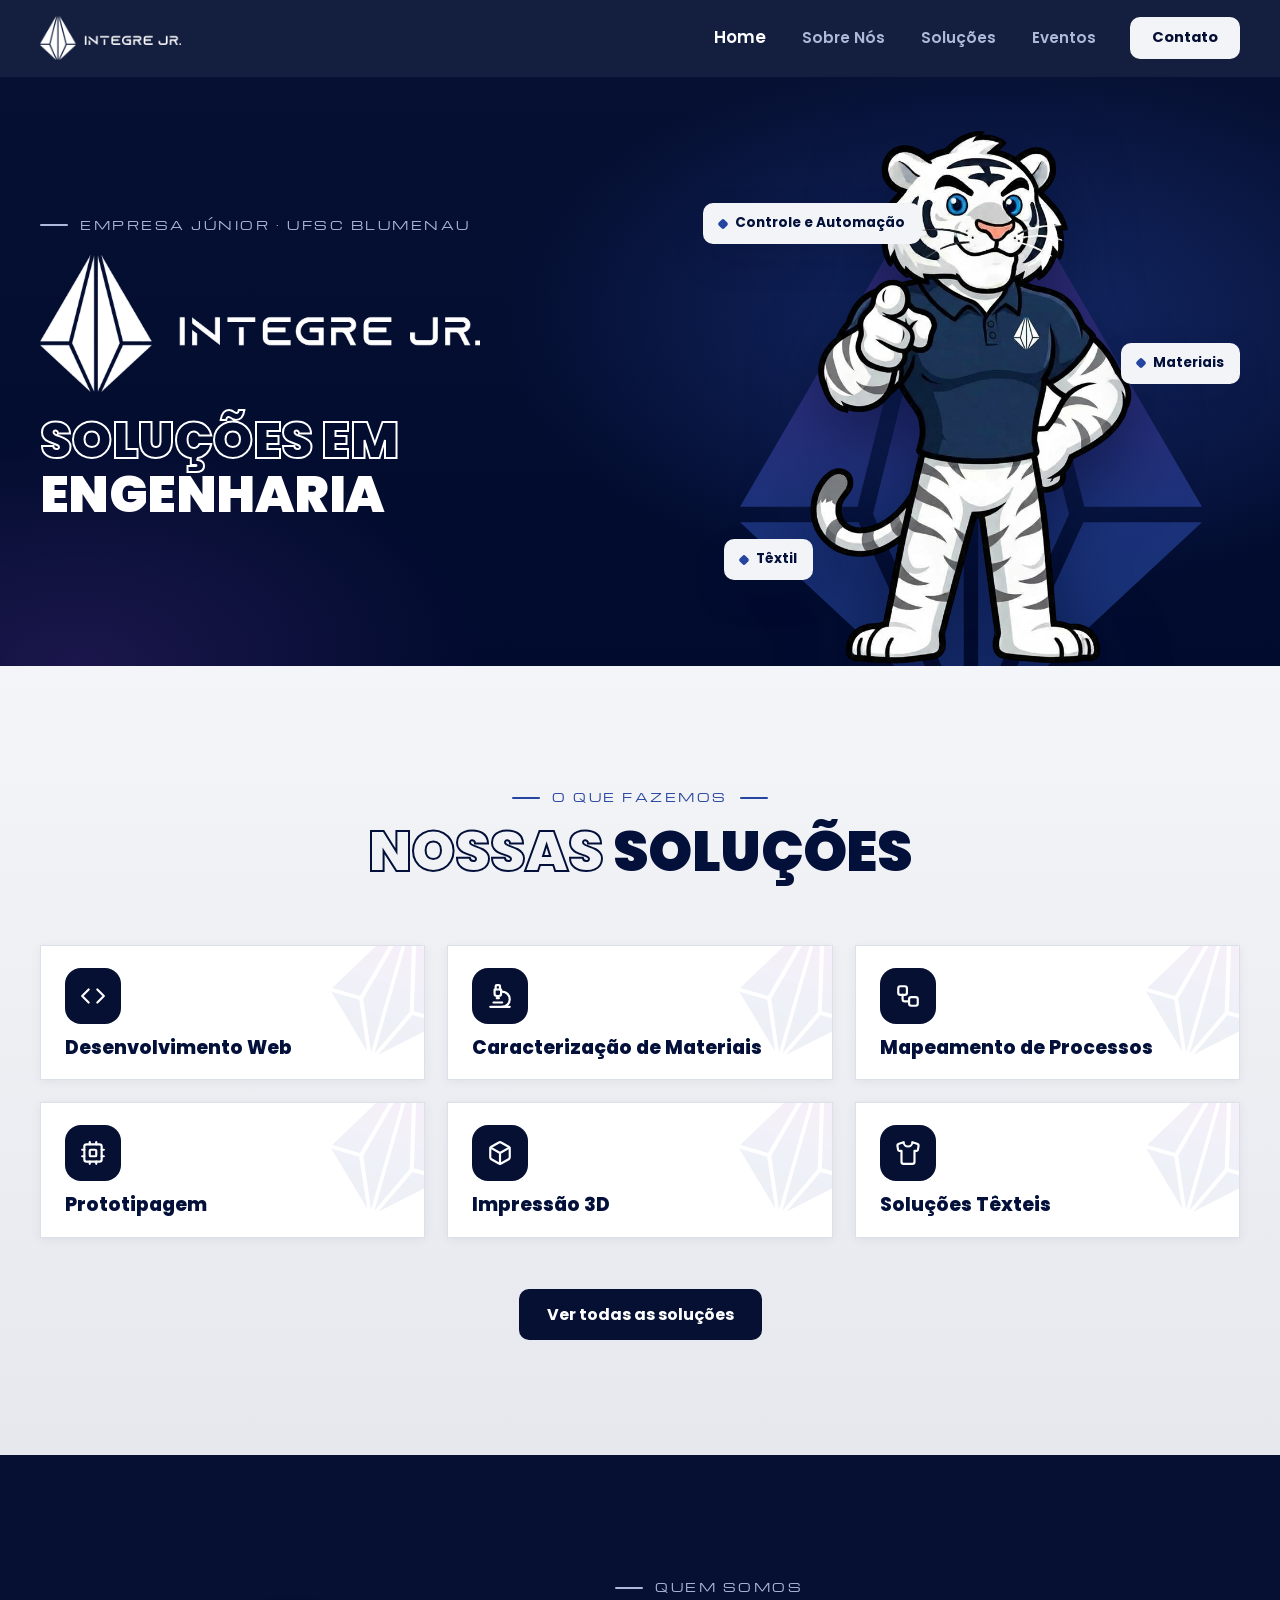
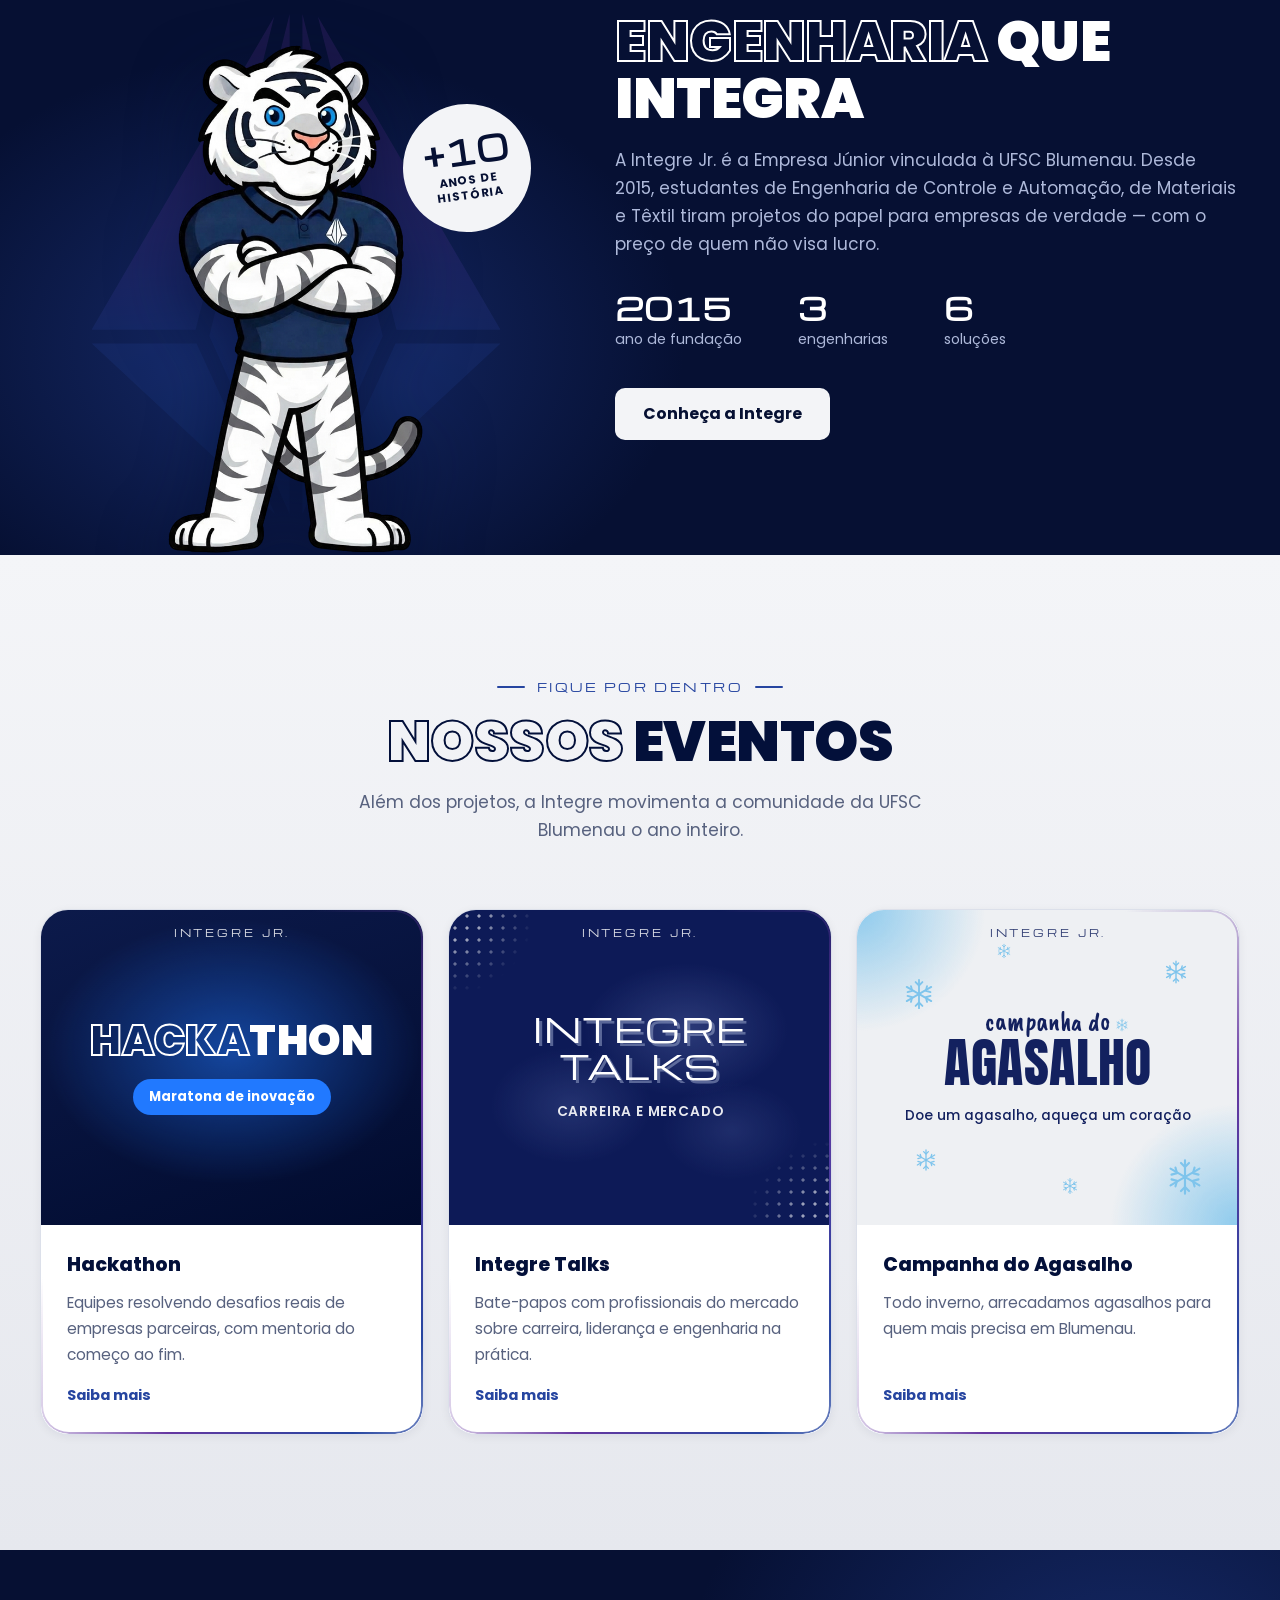
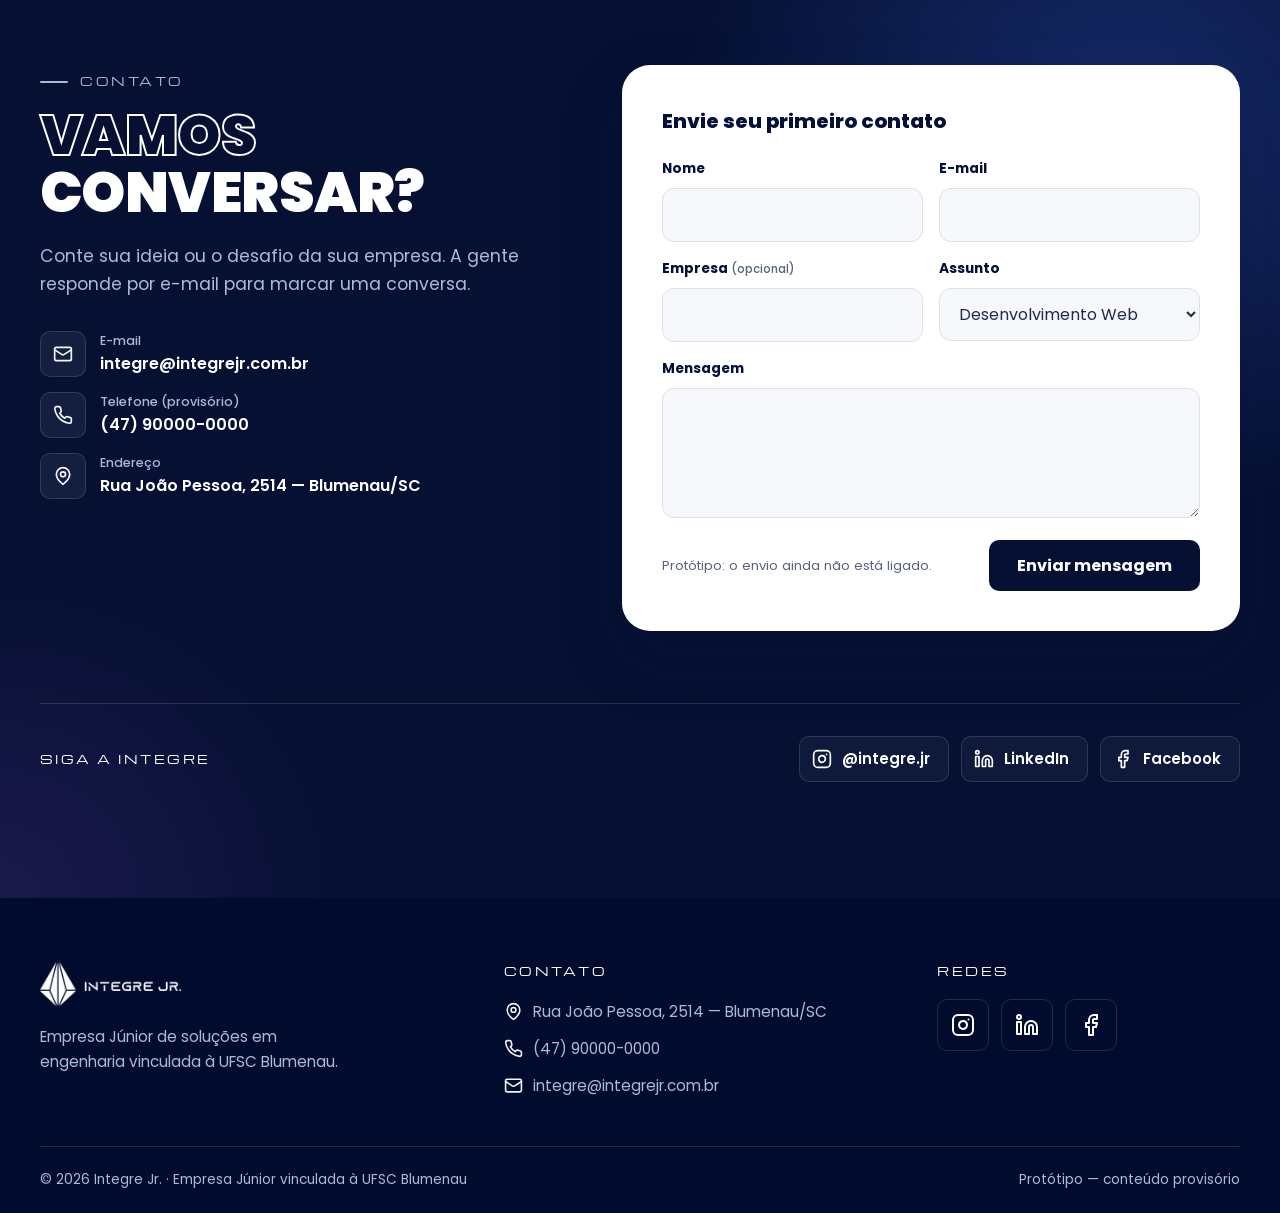
==== commit 7f8faac5: "Efeitos novos e ajustes de layout no protótipo - Colmeia de hexágonos que reage ao mouse na caixa do" ====
--- a/index.html
+++ b/index.html
@@ -92,8 +92,6 @@
 
   <!-- ================= APRESENTAÇÃO ================= -->
   <section class="secao hero secao--escura" id="inicio">
-    <span class="deco-linhas deco-linhas--tr" aria-hidden="true"></span>
-    <span class="deco-pontos" style="left:1%; bottom:6%" aria-hidden="true"></span>
     <div class="container hero__grid">
       <div class="hero__texto">
         <span class="selo">Empresa Júnior · UFSC Blumenau</span>
@@ -104,21 +102,10 @@
           <span class="contorno">Soluções em</span>
           <span>Engenharia</span>
         </p>
-        <div class="hero__acoes">
-          <a class="btn btn--primario" href="#contato">Fale com a gente</a>
-          <a class="btn btn--contorno" href="solucoes.html">Conheça as soluções</a>
-        </div>
-        <!-- Só no protótipo: compara os estilos de mascote (troca também o da seção Quem somos) -->
-        <div class="troca-mascote" role="group" aria-label="Estilo do mascote (só no protótipo)">
-          <span class="troca-mascote__rotulo">Mascote<small>só no protótipo</small></span>
-          <button type="button" data-estilo="cartoon" aria-pressed="true">Cartoon</button>
-          <button type="button" data-estilo="aquarela" aria-pressed="false">Aquarela</button>
-          <button type="button" data-estilo="3d" aria-pressed="false">3D</button>
-        </div>
       </div>
       <div class="hero__visual">
-        <img class="hero__simbolo" src="imagens/simbolo.svg" alt="" aria-hidden="true">
-        <img class="hero__mascote mascote" data-pose="apontando" src="imagens/mascote-apontando.png" width="569" height="939"
+        <img class="hero__simbolo" src="imagens/simbolo-apagado.svg" alt="" aria-hidden="true">
+        <img class="hero__mascote" src="imagens/mascote-apontando.png" width="569" height="939"
              alt="Mascote da Integre Jr.: um tigre-branco com a camisa polo azul-marinho da empresa">
         <span class="hero__chip hero__chip--1">Controle e Automação</span>
         <span class="hero__chip hero__chip--2">Materiais</span>
@@ -139,38 +126,26 @@
         <a class="card-solucao reveal" href="solucoes.html#web">
           <span class="card-solucao__icone"><svg class="icon" aria-hidden="true"><use href="#i-code"/></svg></span>
           <h3>Desenvolvimento Web</h3>
-          <p>Landing pages, sites institucionais e sistemas web sob medida.</p>
-          <span class="mais">Saiba mais</span>
         </a>
         <a class="card-solucao reveal" data-delay="1" href="solucoes.html#materiais">
           <span class="card-solucao__icone"><svg class="icon" aria-hidden="true"><use href="#i-microscope"/></svg></span>
           <h3>Caracterização de Materiais</h3>
-          <p>Análises para entender a composição, a estrutura e as propriedades dos seus materiais.</p>
-          <span class="mais">Saiba mais</span>
         </a>
         <a class="card-solucao reveal" data-delay="2" href="solucoes.html#processos">
           <span class="card-solucao__icone"><svg class="icon" aria-hidden="true"><use href="#i-workflow"/></svg></span>
           <h3>Mapeamento de Processos</h3>
-          <p>Diagnóstico e melhoria dos processos da sua empresa, do começo ao fim.</p>
-          <span class="mais">Saiba mais</span>
         </a>
         <a class="card-solucao reveal" href="solucoes.html#prototipagem">
           <span class="card-solucao__icone"><svg class="icon" aria-hidden="true"><use href="#i-cpu"/></svg></span>
           <h3>Prototipagem</h3>
-          <p>Do desenho técnico ao protótipo funcional, com placas e microcontroladores.</p>
-          <span class="mais">Saiba mais</span>
         </a>
         <a class="card-solucao reveal" data-delay="1" href="solucoes.html#impressao-3d">
           <span class="card-solucao__icone"><svg class="icon" aria-hidden="true"><use href="#i-box"/></svg></span>
           <h3>Impressão 3D</h3>
-          <p>Peças e produtos sob medida, impressos em 3D.</p>
-          <span class="mais">Saiba mais</span>
         </a>
         <a class="card-solucao reveal" data-delay="2" href="solucoes.html#texteis">
           <span class="card-solucao__icone"><svg class="icon" aria-hidden="true"><use href="#i-shirt"/></svg></span>
           <h3>Soluções Têxteis</h3>
-          <p>Testes laboratoriais, desenvolvimento de produto e pesquisa técnica.</p>
-          <span class="mais">Saiba mais</span>
         </a>
       </div>
 
@@ -182,12 +157,10 @@
 
   <!-- ================= QUEM SOMOS (resumo) ================= -->
   <section class="secao secao--escura quem" id="quem-somos">
-    <span class="deco-linhas deco-linhas--tr" aria-hidden="true"></span>
-    <span class="deco-pontos" style="right:1%; bottom:2%" aria-hidden="true"></span>
     <div class="container quem__grid">
       <div class="quem__visual">
         <img class="quem__simbolo" src="imagens/simbolo.svg" alt="" aria-hidden="true">
-        <img class="mascote" data-pose="cruzados" src="imagens/mascote-bracos-cruzados.png" width="475" height="939"
+        <img class="mascote" src="imagens/mascote-bracos-cruzados.png" width="475" height="939"
              alt="Mascote da Integre Jr.: um tigre-branco com a camisa polo azul-marinho da empresa">
         <span class="quem__anos" aria-hidden="true"><strong>+10</strong><span>anos de<br>história</span></span>
       </div>
@@ -257,7 +230,6 @@
 
   <!-- ================= CONTATO + REDES ================= -->
   <section class="secao secao--escura contato" id="contato">
-    <span class="deco-linhas deco-linhas--bl" aria-hidden="true"></span>
     <div class="container">
       <div class="contato__grid">
         <div class="contato__texto reveal">
@@ -348,16 +320,6 @@
       <p>Empresa Júnior de soluções em engenharia vinculada à UFSC Blumenau.</p>
     </div>
     <div>
-      <h4>Páginas</h4>
-      <nav class="rodape__links" aria-label="Rodapé">
-        <a href="index.html">Home</a>
-        <a href="sobre.html">Sobre Nós</a>
-        <a href="solucoes.html">Soluções</a>
-        <a href="eventos.html">Eventos</a>
-        <a href="index.html#contato">Contato</a>
-      </nav>
-    </div>
-    <div>
       <h4>Contato</h4>
       <ul class="rodape__contato">
         <li><svg class="icon" aria-hidden="true"><use href="#i-pin"/></svg>Rua João Pessoa, 2514 — Blumenau/SC</li>
--- a/css/styles.css
+++ b/css/styles.css
@@ -1,7 +1,6 @@
 /* ============================================================
    INTEGRE JR. — Empresa Júnior de soluções em engenharia (UFSC Blumenau)
-   Protótipo · identidade da Integre: azul-marinho, azul escuro, off-white e branco,
-   com o padrão de linhas da marca.
+   Protótipo · identidade da Integre: azul-marinho, azul escuro, off-white e branco.
    O azul elétrico e as pílulas arredondadas são do HACKATHON: só aparecem nas peças dele.
    ============================================================ */
 
@@ -115,30 +114,6 @@
 .secao__cabeca .lead { margin: 18px auto 0; }
 .secao__rodape { text-align: center; margin-top: clamp(36px, 4vw, 52px); }
 
-/* Padrão de linhas da Integre (imagens/linhas-*.png, gerado do arquivo enviado pela Integre).
-   Na orientação original os cortes ficam à direita e embaixo; os modificadores espelham. */
-.deco-linhas {
-  position: absolute; z-index: 0; pointer-events: none;
-  width: min(520px, 62vw); aspect-ratio: 637 / 751;
-  background: url(../imagens/linhas-claras.png) no-repeat center / contain;
-  opacity: .38;
-}
-.secao--clara .deco-linhas,
-.secao--branca .deco-linhas { background-image: url(../imagens/linhas-escuras.png); opacity: .7; }
-.deco-linhas--br { right: 0; bottom: 0; }
-.deco-linhas--tr { right: 0; top: 0; transform: scaleY(-1); }
-.deco-linhas--bl { left: 0; bottom: 0; transform: scaleX(-1); }
-
-.deco-pontos {
-  position: absolute; z-index: 0; pointer-events: none;
-  width: 160px; height: 160px; color: #fff; opacity: .3;
-  background-image: radial-gradient(currentColor 1.6px, transparent 1.9px);
-  background-size: 14px 14px;
-  -webkit-mask-image: radial-gradient(circle, #000 25%, transparent 70%);
-          mask-image: radial-gradient(circle, #000 25%, transparent 70%);
-}
-.secao--clara .deco-pontos, .secao--branca .deco-pontos { color: var(--navy-900); opacity: .22; }
-
 /* ============================================================
    4. TIPOGRAFIA
    ============================================================ */
@@ -214,11 +189,11 @@
 .nav { display: flex; align-items: center; gap: 4px; }
 .nav a {
   padding: 10px 16px; border-radius: var(--r-btn);
-  color: #D3DBF3; font-weight: 600; font-size: .95rem;
-  transition: color .2s, background .2s;
-}
-.nav a:hover { color: #fff; background: rgba(255, 255, 255, .07); }
-.nav a.is-active { color: #fff; background: rgba(255, 255, 255, .11); }
+  color: var(--muted-dark); font-weight: 600; font-size: .95rem;
+  transition: color .2s;
+}
+.nav a:hover { color: #fff; }   /* só o texto clareia, sem caixa */
+.nav a.is-active { color: #fff; font-size: 1.05rem; }   /* página atual: texto branco e um pouco maior, sem caixa */
 .header__cta { margin-left: 8px; }
 
 .menu-btn {
@@ -261,7 +236,7 @@
     linear-gradient(180deg, var(--navy-900), var(--navy-950));
 }
 .hero__grid { display: grid; grid-template-columns: 1.08fr .92fr; align-items: end; gap: 32px; }
-.hero__texto { padding-bottom: clamp(36px, 5vw, 72px); }
+.hero__texto { align-self: center; padding-bottom: clamp(36px, 5vw, 72px); }
 .hero__marca { margin-top: 20px; }
 .hero__marca img { width: min(440px, 100%); }
 .hero__frase {
@@ -271,12 +246,11 @@
 }
 .hero__frase .contorno { display: block; }
 .hero__lead { margin-top: 18px; max-width: 46ch; }
-.hero__acoes { margin-top: 26px; display: flex; flex-wrap: wrap; gap: 14px; }
 
 .hero__visual { position: relative; display: flex; justify-content: center; align-items: flex-end; height: 100%; }
 .hero__simbolo {
   position: absolute; left: 50%; top: 4%; width: 86%; max-width: 500px;
-  transform: translateX(-50%); opacity: .26;
+  transform: translateX(-50%);   /* simbolo-apagado.svg: tom discreto, mas sólido (a grade de quadrados não aparece através) */
 }
 .hero__mascote {
   position: relative; z-index: 1; width: auto; max-width: 100%;
@@ -302,8 +276,8 @@
 .solucoes__grid { display: grid; grid-template-columns: repeat(3, 1fr); gap: 22px; }
 .card-solucao {
   position: relative; overflow: hidden; isolation: isolate;
-  display: flex; flex-direction: column; gap: 12px; padding: 30px 28px 26px;
-  background: var(--surface); border: 1px solid var(--line); border-radius: var(--r-lg);
+  display: flex; flex-direction: column; gap: 8px; padding: 22px 24px 20px;
+  background: var(--surface); border: 1px solid var(--line); border-radius: 0;   /* cantos retos */
   box-shadow: var(--shadow-sm);
   transition: transform .25s var(--ease), box-shadow .25s, border-color .25s;
 }
@@ -320,8 +294,7 @@
 }
 .card-solucao:hover .card-solucao__icone { background: var(--azul); }
 .card-solucao__icone .icon { width: 26px; height: 26px; }
-.card-solucao h3 { margin-top: 6px; font-size: 1.18rem; font-weight: 800; line-height: 1.25; color: var(--ink); }
-.card-solucao p { font-size: .97rem; color: var(--muted); }
+.card-solucao h3 { margin-top: 4px; font-size: 1.18rem; font-weight: 800; line-height: 1.25; color: var(--ink); }
 .mais {
   margin-top: auto; padding-top: 6px; display: inline-flex; align-items: center;
   color: var(--azul); font-weight: 700; font-size: .92rem;
@@ -370,11 +343,26 @@
    ============================================================ */
 .eventos__grid { display: grid; grid-template-columns: repeat(3, 1fr); gap: 24px; }
 .evento {
-  display: flex; flex-direction: column; overflow: hidden;
+  position: relative; display: flex; flex-direction: column; overflow: hidden;
   background: var(--surface); border: 1px solid var(--line); border-radius: var(--r-lg);
   box-shadow: var(--shadow-sm); transition: transform .25s var(--ease), box-shadow .25s;
 }
 .evento:hover { transform: translateY(-6px); box-shadow: var(--shadow-md); }
+/* Borda que brilha (versão em CSS puro do ShineBorder do Magic UI): um anel de cor num degradê três
+   vezes maior que o card passeia pela diagonal, e a máscara deixa aparecer só a faixa da borda
+   (o padding). Cores do degradê do símbolo: azul → roxo. */
+.evento::after {
+  content: ''; position: absolute; inset: 0; z-index: 2; pointer-events: none;
+  --borda: 2px; padding: var(--borda); border-radius: inherit;
+  background: radial-gradient(transparent, transparent, var(--azul), var(--purple), transparent, transparent) 0 0 / 300% 300%;
+  -webkit-mask: linear-gradient(#fff 0 0) content-box, linear-gradient(#fff 0 0);
+  -webkit-mask-composite: xor;
+          mask: linear-gradient(#fff 0 0) content-box, linear-gradient(#fff 0 0);
+          mask-composite: exclude;
+  animation: brilho-borda 14s linear infinite;
+  will-change: background-position;
+}
+@keyframes brilho-borda { 50% { background-position: 100% 100%; } }
 .evento__corpo { flex: 1; display: flex; flex-direction: column; gap: 10px; padding: 24px 26px 26px; }
 .evento__corpo h3 { font-size: 1.2rem; font-weight: 800; color: var(--ink); }
 .evento__corpo p { font-size: .97rem; color: var(--muted); }
@@ -507,20 +495,20 @@
    12. RODAPÉ
    ============================================================ */
 .rodape { position: relative; overflow: hidden; padding-top: 64px; background: var(--navy-950); color: var(--muted-dark); font-size: .95rem; }
-.rodape__grid { position: relative; z-index: 1; display: grid; grid-template-columns: 1.4fr 1fr 1.3fr 1fr; gap: 40px; padding-bottom: 48px; }
+.rodape__grid { position: relative; z-index: 1; display: grid; grid-template-columns: 1.4fr 1.3fr 1fr; gap: 40px; padding-bottom: 48px; }
 .rodape__marca img { height: 44px; width: auto; }
 .rodape__marca p { margin-top: 18px; max-width: 34ch; }
 .rodape h4 { margin-bottom: 18px; font-family: var(--font-display); font-weight: 400; font-size: .72rem; letter-spacing: .22em; text-transform: uppercase; color: #fff; }
-.rodape__links { display: grid; gap: 10px; }
-.rodape__links a:hover, .rodape__contato a:hover { color: #fff; }
+.rodape__contato a:hover { color: #fff; }
 .rodape__contato { display: grid; gap: 12px; }
 .rodape__contato li { display: flex; align-items: flex-start; gap: 10px; }
 .rodape__contato .icon { margin-top: 3px; color: var(--offwhite); }
-.rodape__redes { display: flex; gap: 10px; }
+.rodape__redes { display: flex; gap: 12px; }
 .rodape__redes a {
-  width: 42px; height: 42px; border-radius: var(--r-btn); display: grid; place-items: center;
+  width: 52px; height: 52px; border-radius: var(--r-btn); display: grid; place-items: center;
   color: #fff; border: 1px solid var(--line-dark); transition: background .2s, border-color .2s, color .2s;
 }
+.rodape__redes .icon { width: 24px; height: 24px; }
 .rodape__redes a:hover { background: var(--offwhite); border-color: var(--offwhite); color: var(--navy-900); }
 .rodape__base {
   position: relative; z-index: 1; border-top: 1px solid var(--line-dark); padding: 22px 0;
@@ -531,7 +519,7 @@
    13. PÁGINAS INTERNAS (Sobre, Soluções, Eventos)
    ============================================================ */
 .pagina-hero {
-  padding: clamp(56px, 8vw, 104px) 0 clamp(56px, 7vw, 92px);
+  padding: clamp(80px, 10vw, 136px) 0 clamp(76px, 9vw, 124px);
   background:
     radial-gradient(50% 70% at 82% 50%, var(--azul-luz), transparent 70%),
     linear-gradient(180deg, var(--navy-900), var(--navy-950));
@@ -545,19 +533,8 @@
 .pagina-hero__simbolo {
   position: absolute; z-index: 0; top: 50%; right: max(var(--gutter), calc((100vw - var(--container)) / 2));
   width: clamp(150px, 20vw, 280px); transform: translateY(-50%);
-  filter: brightness(.85);   /* escurece sem transparência: com opacity, as linhas atrás apareciam através dele */
-}
-.aviso-prototipo {
-  display: inline-flex; align-items: center; gap: 8px; margin-top: 28px; padding: 8px 16px;
-  border-radius: var(--r-btn); border: 1px dashed rgba(255, 255, 255, .3); background: rgba(255, 255, 255, .05);
-  font-size: .85rem; color: var(--muted-dark);
-}
-.atalhos { margin-top: 28px; display: flex; flex-wrap: wrap; gap: 10px; }
-.atalhos a {
-  padding: 8px 16px; border-radius: var(--r-btn); border: 1px solid var(--line-dark);
-  color: #fff; font-weight: 600; font-size: .88rem; transition: background .2s, border-color .2s, color .2s;
-}
-.atalhos a:hover { background: var(--offwhite); border-color: var(--offwhite); color: var(--navy-900); }
+  filter: brightness(.85);   /* escurece sem ficar transparente */
+}
 
 .bloco {
   display: grid; grid-template-columns: 1fr 1fr; align-items: center; gap: clamp(28px, 5vw, 64px);
@@ -573,7 +550,7 @@
 }
 .bloco__icone .icon { width: 24px; height: 24px; }
 .bloco__texto h2 {
-  margin-top: 18px; color: var(--ink); font-weight: 900; text-transform: uppercase; letter-spacing: -.01em;
+  margin-top: 18px; color: var(--tinta); font-weight: 900; text-transform: uppercase; letter-spacing: -.01em;
   font-size: clamp(1.6rem, 3vw, 2.3rem); line-height: 1.08;
 }
 .bloco__texto > p { margin-top: 16px; color: var(--muted); }
@@ -581,23 +558,92 @@
 .planejado li { display: flex; align-items: flex-start; gap: 12px; }
 .planejado .icon { margin-top: 3px; color: var(--azul); }
 .planejado em { color: var(--muted); }
+/* Bloco sobre fundo escuro (Integre Talks em Eventos) */
+.secao--escura .bloco__texto > p, .secao--escura .planejado em { color: var(--muted-dark); }
+.secao--escura .planejado .icon { color: var(--offwhite); }
 .bloco__midia {
   position: relative; overflow: hidden; isolation: isolate; aspect-ratio: 4 / 3; border-radius: var(--r-lg);
   display: grid; place-items: center; align-content: center; gap: 12px; text-align: center;
   color: var(--muted-dark); background: linear-gradient(160deg, var(--navy-800), var(--navy-950));
   box-shadow: var(--shadow-md);
 }
-.bloco__midia::before {
-  content: ''; position: absolute; z-index: -1; right: 0; bottom: 0; width: 56%; aspect-ratio: 637 / 751;
-  background: url(../imagens/linhas-claras.png) no-repeat right bottom / contain; opacity: .35;
-}
 .bloco__midia .icon { width: 40px; height: 40px; stroke-width: 1.5; }
 .bloco__midia span { font-family: var(--font-display); font-size: .68rem; letter-spacing: .22em; text-transform: uppercase; }
+/* Colmeia de hexágonos que acende em volta do cursor (main.js), hoje na caixa do Desenvolvimento Web em
+   Soluções. Fica atrás do conteúdo da caixa e não recebe o mouse: quem escuta é a caixa. A cor das
+   linhas é o color daqui. */
+.grade-cursor {
+  position: absolute; inset: 0; z-index: 0; display: block; width: 100%; height: 100%;
+  pointer-events: none; color: var(--offwhite);
+}
+.bloco__midia > .icon, .bloco__midia > span { position: relative; z-index: 1; }   /* por cima da colmeia */
+.bloco__midia .vitrine__icone { z-index: 1; }
 /* Capa de evento no lugar da imagem do bloco */
 .bloco__capa { aspect-ratio: 4 / 3; border-radius: var(--r-lg); box-shadow: var(--shadow-md); }
 .bloco--invertido .bloco__capa { order: -1; }
 .bloco__capa .capa__titulo { font-size: clamp(2.4rem, 5vw, 3.6rem); }
 .bloco__capa .capa__titulo--display { font-size: clamp(1.9rem, 3.8vw, 2.8rem); }
+
+/* Faixa do Integre Talks (Eventos): o marinho da capa com luzes suaves e as partículas (main.js).
+   A capa perde a cor de fundo, a sombra e os pontos dos cantos; as luzes dela somem antes da borda,
+   então o retângulo se mistura com a faixa. */
+.secao--talks {
+  background:
+    radial-gradient(45% 70% at 78% 40%, rgba(92, 110, 175, .2), transparent 70%),
+    radial-gradient(35% 60% at 8% 90%, rgba(92, 110, 175, .14), transparent 70%),
+    var(--talks-navy);
+}
+.secao--talks .bloco { border-bottom: 0; padding-bottom: 0; }   /* o carrossel vem logo abaixo, sem separador */
+.secao--talks .capa-talks { background-color: transparent; box-shadow: none; }
+.secao--talks .capa-talks::after { display: none; }
+.particulas {
+  position: absolute; inset: 0; z-index: 0; display: block; width: 100%; height: 100%;
+  pointer-events: none; color: #fff;   /* cor dos pontos */
+}
+
+/* Carrossel de fotos (main.js): os slides ficam empilhados na mesma célula do grid e o JS dá a cada
+   um a distância até a foto atual (--pos: -1, 0, 1...). A atual fica inteira no centro; a anterior e
+   a próxima aparecem só em parte nas laterais, menores e desfocadas; as outras ficam invisíveis. */
+.carrossel { margin-top: clamp(56px, 7vw, 96px); --largura: 60%; --vao: 24px; }
+.carrossel__palco {
+  display: grid; overflow: hidden; touch-action: pan-y; padding-block: 8px;
+  -webkit-mask-image: linear-gradient(90deg, transparent, #000 6%, #000 94%, transparent);   /* laterais somem aos poucos */
+          mask-image: linear-gradient(90deg, transparent, #000 6%, #000 94%, transparent);
+}
+.carrossel__slide {
+  grid-area: 1 / 1; justify-self: center; width: var(--largura); aspect-ratio: 16 / 10; margin: 0;
+  overflow: hidden; border-radius: var(--r-lg); border: 1px solid var(--line-dark); box-shadow: var(--shadow-lg);
+  transform: translateX(calc(var(--pos, 0) * (93% + var(--vao)))) scale(.86);
+  filter: blur(7px) brightness(.7); opacity: 0; pointer-events: none;
+  transition: transform .6s var(--ease), filter .6s var(--ease), opacity .6s var(--ease);
+}
+.carrossel__slide.is-ativo { z-index: 1; transform: none; filter: none; opacity: 1; pointer-events: auto; }
+.carrossel__slide.is-vizinho { opacity: .85; pointer-events: auto; cursor: pointer; }
+.carrossel__slide img { display: block; width: 100%; height: 100%; object-fit: cover; }
+/* Espaço reservado até chegarem as fotos: cada um com a luz num lugar, para dar para ver a troca */
+.carrossel__vazio {
+  width: 100%; height: 100%; display: grid; place-content: center; justify-items: center; gap: 12px;
+  color: var(--muted-dark); text-align: center;
+  background: radial-gradient(55% 65% at var(--luz, 30% 30%), rgba(92, 110, 175, .55), transparent 70%),
+              linear-gradient(160deg, var(--navy-800), var(--navy-950));
+}
+.carrossel__slide:nth-child(2) .carrossel__vazio { --luz: 72% 35%; }
+.carrossel__slide:nth-child(3) .carrossel__vazio { --luz: 50% 80%; }
+.carrossel__slide:nth-child(4) .carrossel__vazio { --luz: 20% 70%; }
+.carrossel__slide:nth-child(5) .carrossel__vazio { --luz: 80% 75%; }
+.carrossel__slide:nth-child(6) .carrossel__vazio { --luz: 50% 20%; }
+.carrossel__vazio .icon { width: 40px; height: 40px; stroke-width: 1.5; }
+.carrossel__vazio span { font-family: var(--font-display); font-size: .68rem; letter-spacing: .22em; text-transform: uppercase; }
+/* Traços de navegação, no mesmo estilo da barra da vitrine de Soluções */
+.carrossel__pontos { display: flex; justify-content: center; gap: 8px; margin-top: 24px; }
+.carrossel__pontos button {
+  width: 30px; height: 4px; padding: 0; border: 0; border-radius: 2px; cursor: pointer;
+  background: rgba(255, 255, 255, .25); transition: background .3s;
+  position: relative;
+}
+.carrossel__pontos button::before { content: ''; position: absolute; inset: -10px -2px; }   /* área de toque maior */
+.carrossel__pontos button:hover { background: rgba(255, 255, 255, .5); }
+.carrossel__pontos button[aria-current="true"] { background: #fff; }
 
 /* Vitrine das soluções: os itens rolam à esquerda e o nome gira letra a letra no painel fixo à
    direita (no celular, numa faixa presa embaixo do header). O painel só aparece com JS. */
@@ -664,25 +710,7 @@
 .pilar p { margin-top: 8px; color: var(--muted); font-size: .97rem; }
 
 /* ============================================================
-   14. TROCA DE MASCOTE (só no protótipo)
-   ============================================================ */
-.troca-mascote {
-  margin-top: 22px; width: fit-content; max-width: 100%;
-  display: flex; align-items: center; flex-wrap: wrap; gap: 4px; padding: 5px 5px 5px 16px;
-  border-radius: var(--r-btn); border: 1px dashed rgba(255, 255, 255, .28);
-  background: rgba(255, 255, 255, .05); font-size: .8rem; color: #fff;
-}
-.troca-mascote__rotulo { margin-right: 8px; font-weight: 700; line-height: 1.15; }
-.troca-mascote__rotulo small { display: block; font-size: .66rem; font-weight: 500; color: var(--muted-dark); }
-.troca-mascote button {
-  padding: 8px 14px; border: 0; border-radius: 7px; background: transparent;
-  font-weight: 700; color: var(--muted-dark); cursor: pointer; transition: background .2s, color .2s;
-}
-.troca-mascote button:hover { color: #fff; background: rgba(255, 255, 255, .08); }
-.troca-mascote button[aria-pressed="true"] { background: var(--offwhite); color: var(--ink); }
-
-/* ============================================================
-   15. ANIMAÇÃO DE ENTRADA
+   14. ANIMAÇÃO DE ENTRADA
    Só esconde quando <html class="js"> (script inline no <head>): sem JS tudo aparece.
    ============================================================ */
 .js .reveal { opacity: 0; transform: translateY(26px); transition: opacity .7s var(--ease), transform .7s var(--ease); }
@@ -698,7 +726,7 @@
 }
 
 /* ============================================================
-   16. RESPONSIVO (desktop-first)
+   15. RESPONSIVO (desktop-first)
    ============================================================ */
 @media (max-width: 1080px) {
   .nav, .header__cta { display: none; }
@@ -742,7 +770,6 @@
   .titulo { font-size: clamp(1.8rem, 8.6vw, 2.3rem); }
   .contorno { -webkit-text-stroke-width: 1.5px; }
   .hero__frase { font-size: clamp(1.7rem, 8.4vw, 2.2rem); }
-  .hero__acoes .btn { flex: 1 1 100%; }
   .hero__chip { font-size: .74rem; padding: 7px 12px; }
   .hero__chip--1 { top: 6%; }
   .hero__chip--2 { top: 36%; }
@@ -754,6 +781,5 @@
   .form__acoes .btn { width: 100%; }
   .redes { flex-direction: column; align-items: flex-start; }
   .vitrine__titulo { min-height: 2.1em; }   /* reserva 2 linhas: a faixa não muda de altura ao girar */
-  .troca-mascote { padding-left: 12px; }
-  .troca-mascote button { padding: 7px 11px; }
-}
+  .carrossel { --largura: 72%; --vao: 8px; }
+}
